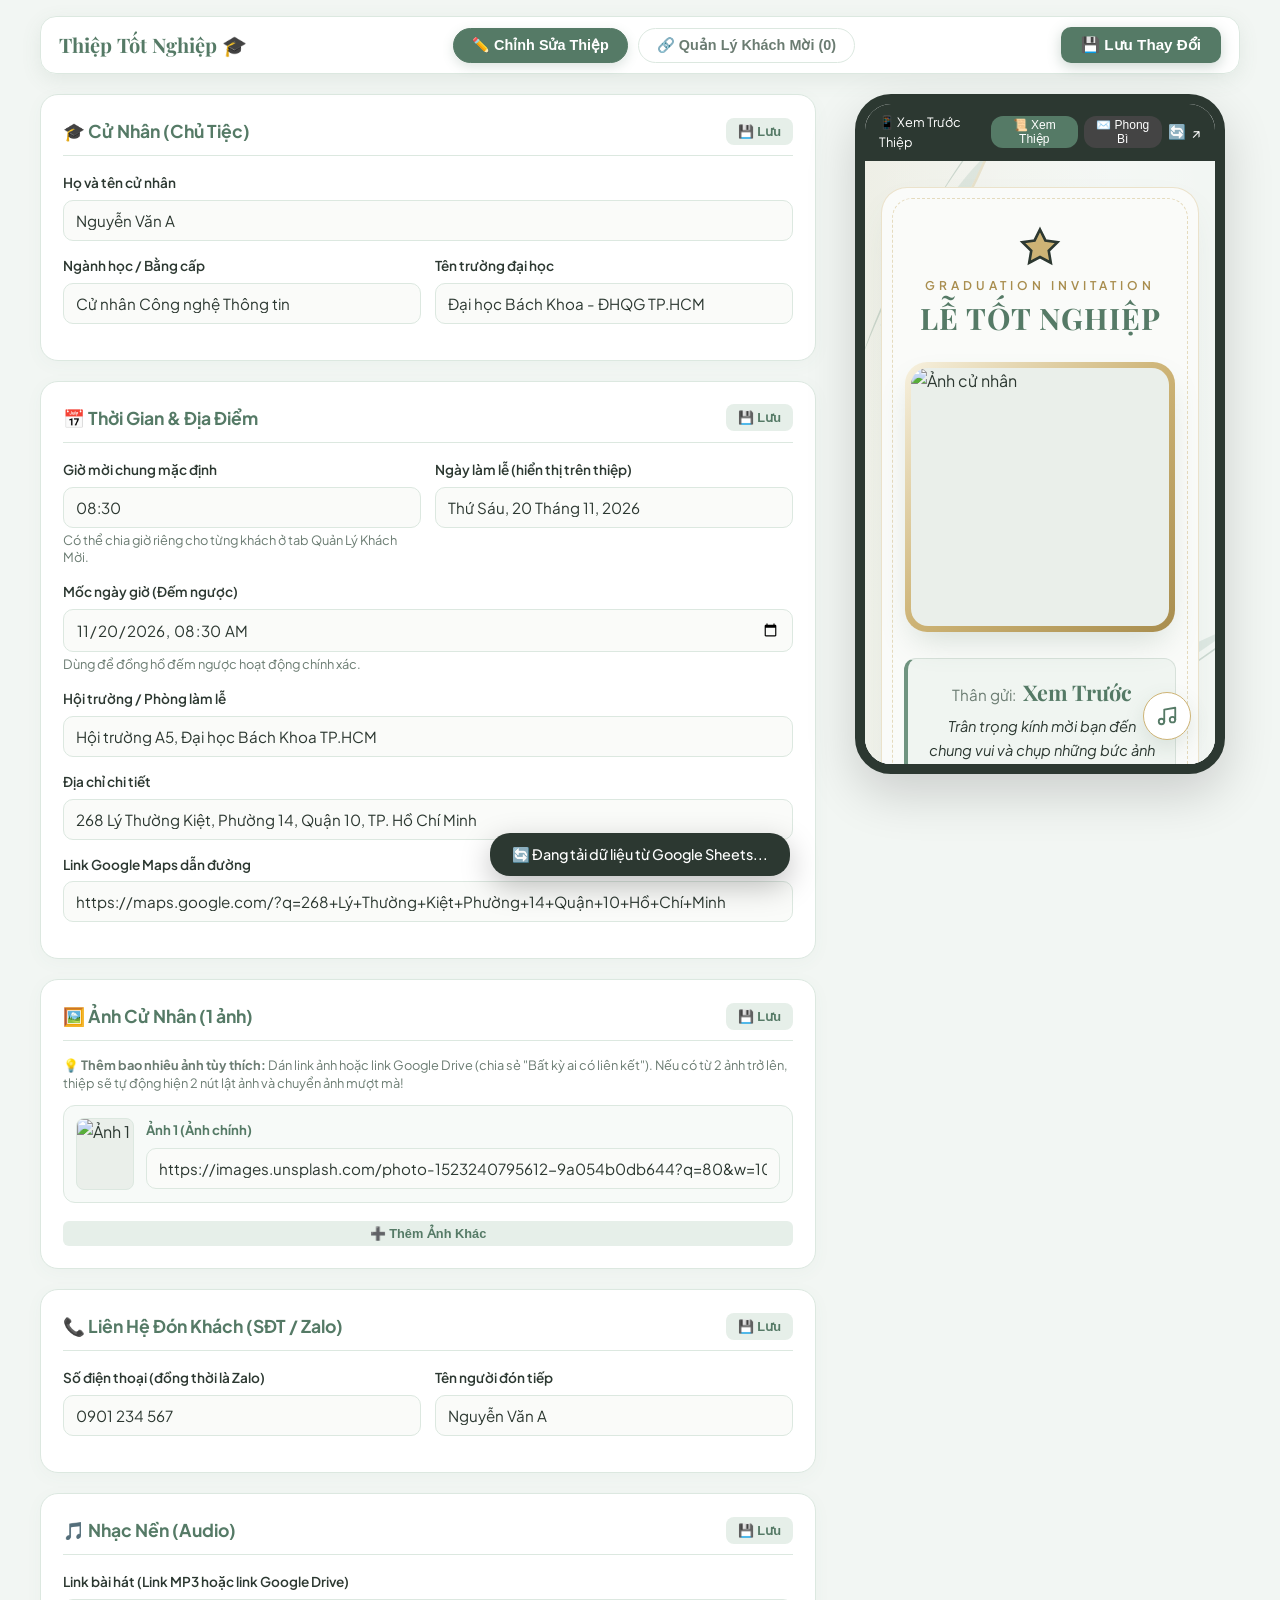
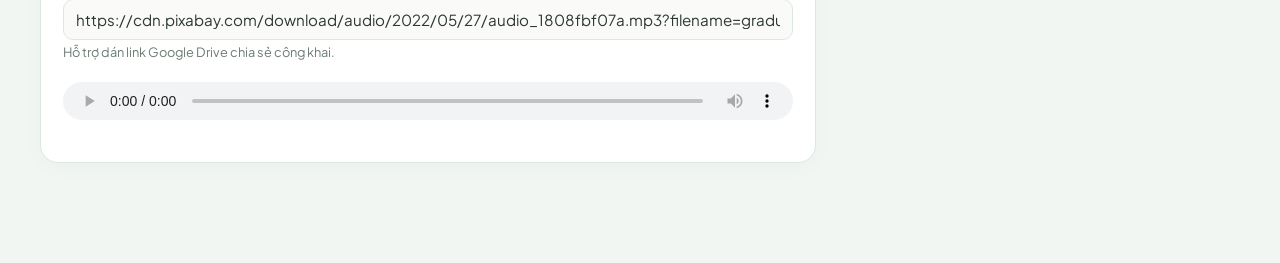
==== admin.html @ c5342c3e "Tự động đồng bộ cấu hình và danh sách khách mời từ Google Sheets vào Admin" ====
<!DOCTYPE html>
<html lang="vi">
<head>
  <meta charset="UTF-8">
  <meta name="viewport" content="width=device-width, initial-scale=1.0">
  <title>Admin Studio - Chỉnh Sửa Thiệp & Quản Lý Khách Mời 🎓</title>
  
  <link rel="preconnect" href="https://fonts.googleapis.com">
  <link rel="preconnect" href="https://fonts.gstatic.com" crossorigin>
  <link href="https://fonts.googleapis.com/css2?family=Playfair+Display:wght@600;700&family=Plus+Jakarta+Sans:wght@400;500;600;700&display=swap" rel="stylesheet">

  <style>
    :root {
      --bg-sage: #F2F6F3;
      --bg-card: #FFFFFF;
      --primary: #557A66;
      --primary-hover: #466755;
      --primary-subtle: #E6EFE9;
      --accent-gold: #CDB375;
      --accent-gold-dark: #A88D4E;
      --text: #2C3831;
      --text-muted: #6B7C72;
      --border: #DCE8E0;
    }

    * { box-sizing: border-box; margin: 0; padding: 0; }
    body {
      font-family: 'Plus Jakarta Sans', sans-serif;
      background: var(--bg-sage);
      color: var(--text);
      line-height: 1.6;
      padding: 16px 16px 80px 16px;
    }

    .container {
      max-width: 1200px;
      margin: 0 auto;
    }

    /* Top Sticky Action Bar */
    .top-action-bar {
      position: sticky;
      top: 10px;
      z-index: 100;
      background: rgba(255, 255, 255, 0.95);
      backdrop-filter: blur(8px);
      border: 1px solid var(--border);
      border-radius: 16px;
      padding: 10px 18px;
      display: flex;
      align-items: center;
      justify-content: space-between;
      box-shadow: 0 6px 20px rgba(85, 122, 102, 0.1);
      margin-bottom: 20px;
      flex-wrap: wrap;
      gap: 12px;
    }

    .top-bar-title {
      font-family: 'Playfair Display', serif;
      font-size: 1.25rem;
      font-weight: 700;
      color: var(--primary);
    }

    /* Navigation Tabs */
    .nav-tabs {
      display: flex;
      gap: 10px;
    }

    .nav-tab-btn {
      padding: 8px 18px;
      border-radius: 20px;
      border: 1.5px solid var(--border);
      background: #FFFFFF;
      color: var(--text-muted);
      font-weight: 600;
      font-size: 0.9rem;
      cursor: pointer;
      display: inline-flex;
      align-items: center;
      gap: 6px;
      transition: all 0.2s ease;
    }

    .nav-tab-btn:hover {
      border-color: var(--primary);
      color: var(--primary);
    }

    .nav-tab-btn.active {
      background: var(--primary);
      color: #FFFFFF;
      border-color: var(--primary);
      box-shadow: 0 4px 12px rgba(85, 122, 102, 0.2);
    }

    /* Tab Panes */
    .tab-pane {
      display: none;
      animation: fadeIn 0.3s ease;
    }

    .tab-pane.active {
      display: block;
    }

    @keyframes fadeIn {
      from { opacity: 0; transform: translateY(6px); }
      to { opacity: 1; transform: translateY(0); }
    }

    /* Studio Grid */
    .studio-grid {
      display: grid;
      grid-template-columns: 1fr;
      gap: 24px;
    }

    @media (min-width: 960px) {
      .studio-grid {
        grid-template-columns: 1fr 400px;
        align-items: start;
      }
    }

    /* Card */
    .card {
      background: var(--bg-card);
      border-radius: 18px;
      border: 1px solid var(--border);
      padding: 22px;
      box-shadow: 0 4px 18px rgba(85, 122, 102, 0.04);
      margin-bottom: 20px;
    }

    .card-header-flex {
      display: flex;
      align-items: center;
      justify-content: space-between;
      border-bottom: 1px solid var(--border);
      padding-bottom: 10px;
      margin-bottom: 16px;
    }

    .card-title {
      font-size: 1.1rem;
      font-weight: 700;
      color: var(--primary);
      display: flex;
      align-items: center;
      gap: 8px;
    }

    .form-group {
      margin-bottom: 14px;
    }

    .grid-2 {
      display: grid;
      grid-template-columns: 1fr 1fr;
      gap: 14px;
    }

    @media (max-width: 600px) {
      .grid-2 { grid-template-columns: 1fr; }
    }

    label {
      display: block;
      font-size: 0.85rem;
      font-weight: 600;
      margin-bottom: 6px;
      color: var(--text);
    }

    input, textarea, select {
      width: 100%;
      padding: 10px 12px;
      border: 1.5px solid var(--border);
      border-radius: 10px;
      font-size: 0.95rem;
      font-family: inherit;
      color: var(--text);
      background: #FAFBF9;
      transition: all 0.2s ease;
    }

    input:focus, textarea:focus {
      outline: none;
      border-color: var(--primary);
      box-shadow: 0 0 0 3px rgba(85, 122, 102, 0.15);
      background: #FFFFFF;
    }

    .hint-text {
      font-size: 0.8rem;
      color: var(--text-muted);
      margin-top: 4px;
      line-height: 1.4;
    }

    /* Buttons */
    .btn {
      display: inline-flex;
      align-items: center;
      justify-content: center;
      gap: 6px;
      padding: 10px 18px;
      border-radius: 10px;
      font-size: 0.92rem;
      font-weight: 600;
      border: none;
      cursor: pointer;
      transition: all 0.2s ease;
    }

    .btn-save-master {
      background: var(--primary);
      color: #FFFFFF;
      box-shadow: 0 4px 14px rgba(85, 122, 102, 0.3);
      padding: 9px 20px;
      font-size: 0.95rem;
    }

    .btn-save-master:hover {
      background: var(--primary-hover);
      transform: translateY(-1px);
    }

    .btn-save-mini {
      background: var(--primary-subtle);
      color: var(--primary);
      padding: 6px 12px;
      font-size: 0.8rem;
      border-radius: 8px;
    }

    .btn-save-mini:hover {
      background: var(--primary);
      color: #FFF;
    }

    .btn-primary {
      background: var(--primary);
      color: #FFFFFF;
    }

    .btn-primary:hover {
      background: var(--primary-hover);
    }

    .btn-secondary {
      background: var(--primary-subtle);
      color: var(--primary);
    }

    .btn-secondary:hover {
      background: #DAE7DE;
    }

    .btn-danger {
      background: #FDF2F2;
      color: #C0392B;
      border: 1px solid #F5C6CB;
    }

    .btn-danger:hover {
      background: #C0392B;
      color: #FFF;
    }

    .btn-sm {
      padding: 5px 10px;
      font-size: 0.8rem;
      border-radius: 6px;
    }

    /* Photo Slots */
    .photo-slot-card {
      background: #F7FAF8;
      border: 1px solid var(--border);
      border-radius: 12px;
      padding: 12px;
      margin-bottom: 12px;
      display: flex;
      gap: 12px;
      align-items: center;
    }

    .photo-thumb-preview {
      width: 58px;
      height: 72px;
      border-radius: 8px;
      object-fit: cover;
      background: #EAEFEA;
      border: 1px solid var(--border);
      flex-shrink: 0;
    }

    .photo-slot-content {
      flex: 1;
    }

    .photo-slot-label {
      font-size: 0.82rem;
      font-weight: 700;
      color: var(--primary);
      margin-bottom: 4px;
    }

    /* Live Phone Preview Sticky */
    .preview-sticky {
      position: sticky;
      top: 80px;
    }

    .phone-mockup {
      width: 100%;
      max-width: 370px;
      margin: 0 auto;
      height: 680px;
      background: #FFFFFF;
      border: 10px solid #2C3831;
      border-radius: 36px;
      box-shadow: 0 20px 50px rgba(0,0,0,0.16);
      overflow: hidden;
      display: flex;
      flex-direction: column;
    }

    .phone-mockup-header {
      background: #2C3831;
      color: #FFF;
      padding: 8px 14px;
      display: flex;
      align-items: center;
      justify-content: space-between;
      font-size: 0.8rem;
    }

    .phone-mockup-iframe {
      width: 100%;
      flex: 1;
      border: none;
      background: #FAFBF9;
    }

    /* Table Styles */
    .table-wrap {
      overflow-x: auto;
      margin-top: 14px;
    }

    table {
      width: 100%;
      border-collapse: collapse;
      text-align: left;
      font-size: 0.9rem;
    }

    th, td {
      padding: 10px 12px;
      border-bottom: 1px solid var(--border);
    }

    th {
      background: #F7FAF8;
      color: var(--primary);
      font-weight: 700;
      text-transform: uppercase;
      font-size: 0.75rem;
      letter-spacing: 1px;
    }

    .link-cell {
      max-width: 220px;
      overflow: hidden;
      text-overflow: ellipsis;
      white-space: nowrap;
      font-family: monospace;
      font-size: 0.82rem;
      color: var(--primary);
    }

    /* Toast */
    .toast {
      position: fixed;
      bottom: 24px;
      left: 50%;
      transform: translateX(-50%) translateY(100px);
      background: #2C3831;
      color: #FFF;
      padding: 10px 22px;
      border-radius: 20px;
      font-size: 0.9rem;
      font-weight: 500;
      box-shadow: 0 10px 30px rgba(0,0,0,0.25);
      transition: all 0.3s ease;
      opacity: 0;
      z-index: 9999;
    }

    .toast.show {
      transform: translateX(-50%) translateY(0);
      opacity: 1;
    }
  </style>
</head>
<body>

  <div class="container">
    
    <!-- Top Action Bar -->
    <header class="top-action-bar">
      <div class="top-bar-title">Thiệp Tốt Nghiệp 🎓</div>
      
      <!-- 2 Tabs điều hướng -->
      <nav class="nav-tabs">
        <button id="btnTabEditor" class="nav-tab-btn active" data-tab="tab-editor">
          <span>✏️ Chỉnh Sửa Thiệp</span>
        </button>
        <button id="btnTabGenerator" class="nav-tab-btn" data-tab="tab-generator">
          <span>🔗 Quản Lý Khách Mời (<span id="tabGuestCount">0</span>)</span>
        </button>
      </nav>

      <!-- Duy nhất 1 nút Lưu chính -->
      <button class="btn btn-save-master btn-save-trigger" title="Lưu thay đổi">
        💾 Lưu Thay Đổi
      </button>
    </header>

    <!-- ==========================================================================
         TAB 1: CHỈNH SỬA THIỆP & XEM TRƯỚC
         ========================================================================== -->
    <section id="tab-editor" class="tab-pane active">
      <div class="studio-grid">
        
        <!-- Cột Form Chỉnh Sửa -->
        <div class="editor-col">

          <!-- 1. Thông Tin Cử Nhân -->
          <div class="card">
            <div class="card-header-flex">
              <div class="card-title">
                <span>🎓 Cử Nhân (Chủ Tiệc)</span>
              </div>
              <button class="btn btn-save-mini btn-save-trigger">💾 Lưu</button>
            </div>

            <div class="form-group">
              <label for="editFullName">Họ và tên cử nhân</label>
              <input type="text" id="editFullName" placeholder="Nguyễn Văn A">
            </div>

            <div class="grid-2">
              <div class="form-group">
                <label for="editDegree">Ngành học / Bằng cấp</label>
                <input type="text" id="editDegree" placeholder="Cử nhân Công nghệ Thông tin">
              </div>
              <div class="form-group">
                <label for="editUniversity">Tên trường đại học</label>
                <input type="text" id="editUniversity" placeholder="Đại học Bách Khoa TP.HCM">
              </div>
            </div>
          </div>

          <!-- 2. Thời Gian & Địa Điểm -->
          <div class="card">
            <div class="card-header-flex">
              <div class="card-title">
                <span>📅 Thời Gian & Địa Điểm</span>
              </div>
              <button class="btn btn-save-mini btn-save-trigger">💾 Lưu</button>
            </div>

            <div class="grid-2">
              <div class="form-group">
                <label for="editCeremonyTime">Giờ mời chung mặc định</label>
                <input type="text" id="editCeremonyTime" placeholder="08:30">
                <div class="hint-text">Có thể chia giờ riêng cho từng khách ở tab Quản Lý Khách Mời.</div>
              </div>

              <div class="form-group">
                <label for="editDateFormatted">Ngày làm lễ (hiển thị trên thiệp)</label>
                <input type="text" id="editDateFormatted" placeholder="Thứ Sáu, 20 Tháng 11, 2026">
              </div>
            </div>

            <div class="form-group">
              <label for="editCeremonyDate">Mốc ngày giờ (Đếm ngược)</label>
              <input type="datetime-local" id="editCeremonyDate">
              <div class="hint-text">Dùng để đồng hồ đếm ngược hoạt động chính xác.</div>
            </div>

            <div class="form-group">
              <label for="editVenueName">Hội trường / Phòng làm lễ</label>
              <input type="text" id="editVenueName" placeholder="Hội trường A5, Đại học Bách Khoa TP.HCM">
            </div>

            <div class="form-group">
              <label for="editAddress">Địa chỉ chi tiết</label>
              <input type="text" id="editAddress" placeholder="268 Lý Thường Kiệt, Phường 14, Quận 10, TP.HCM">
            </div>

            <div class="form-group">
              <label for="editMapsUrl">Link Google Maps dẫn đường</label>
              <input type="url" id="editMapsUrl" placeholder="https://maps.google.com/?q=...">
            </div>
          </div>

          <!-- 3. Quản Lý Ảnh Cử Nhân (Thêm Bao Nhiêu Ảnh Tùy Thích) -->
          <div class="card">
            <div class="card-header-flex">
              <div class="card-title">
                <span>🖼️ Ảnh Cử Nhân (<span id="photoCountBadge">1</span> ảnh)</span>
              </div>
              <button class="btn btn-save-mini btn-save-trigger">💾 Lưu</button>
            </div>
            
            <p class="hint-text" style="margin-bottom: 12px;">
              💡 <strong>Thêm bao nhiêu ảnh tùy thích:</strong> Dán link ảnh hoặc link Google Drive (chia sẻ "Bất kỳ ai có liên kết"). Nếu có từ 2 ảnh trở lên, thiệp sẽ tự động hiện 2 nút lật ảnh và chuyển ảnh mượt mà!
            </p>

            <!-- Danh sách các ô ảnh động -->
            <div id="photoSlotsContainer"></div>

            <button type="button" id="btnAddPhotoSlot" class="btn btn-secondary btn-sm" style="margin-top: 6px; width: 100%;">
              ➕ Thêm Ảnh Khác
            </button>
          </div>

          <!-- 4. Thông Tin Liên Hệ Đón Khách -->
          <div class="card">
            <div class="card-header-flex">
              <div class="card-title">
                <span>📞 Liên Hệ Đón Khách (SĐT / Zalo)</span>
              </div>
              <button class="btn btn-save-mini btn-save-trigger">💾 Lưu</button>
            </div>

            <div class="grid-2">
              <div class="form-group">
                <label for="editContactPhone">Số điện thoại (đồng thời là Zalo)</label>
                <input type="tel" id="editContactPhone" placeholder="0901 234 567">
              </div>

              <div class="form-group">
                <label for="editContactPerson">Tên người đón tiếp</label>
                <input type="text" id="editContactPerson" placeholder="Nguyễn Văn A">
              </div>
            </div>
          </div>

          <!-- 5. Nhạc Nền -->
          <div class="card">
            <div class="card-header-flex">
              <div class="card-title">
                <span>🎵 Nhạc Nền (Audio)</span>
              </div>
              <button class="btn btn-save-mini btn-save-trigger">💾 Lưu</button>
            </div>

            <div class="form-group">
              <label for="editAudioUrl">Link bài hát (Link MP3 hoặc link Google Drive)</label>
              <input type="text" id="editAudioUrl" placeholder="assets/audio/nhac.mp3 hoặc link Google Drive...">
              <div class="hint-text">Hỗ trợ dán link Google Drive chia sẻ công khai.</div>
            </div>

            <div class="form-group">
              <audio id="adminAudioPreview" controls style="width: 100%; height: 38px; margin-top: 6px;"></audio>
            </div>
          </div>

        </div>

        <!-- Cột Phải: Xem Trước Thiệp (Live Mobile Preview) -->
        <div class="preview-col">
          <div class="preview-sticky">
            <div class="phone-mockup">
              <div class="phone-mockup-header">
                <span>📱 Xem Trước Thiệp</span>
                <div style="display: flex; gap: 6px; align-items: center;">
                  <button id="btnViewCard" title="Xem nội dung thiệp" style="background:#557A66; border:none; color:#FFF; padding:2px 8px; border-radius:12px; font-size:0.75rem; cursor:pointer;">📜 Xem Thiệp</button>
                  <button id="btnViewEnvelope" title="Xem phong bì" style="background:#444; border:none; color:#FFF; padding:2px 8px; border-radius:12px; font-size:0.75rem; cursor:pointer;">✉️ Phong Bì</button>
                  <button id="btnRefreshPreview" title="Tải lại preview" style="background:none; border:none; color:#FFF; cursor:pointer; font-size:0.9rem;">🔄</button>
                  <a href="index.html?to=Xem+Trước&id=demo&preview=true" target="_blank" title="Mở tab mới đầy đủ" style="color:#FFF; text-decoration:none; font-size:0.9rem;">↗️</a>
                </div>
              </div>
              <iframe id="previewIframe" class="phone-mockup-iframe" src="index.html?to=Xem+Trước&id=demo&preview=true"></iframe>
            </div>
          </div>
        </div>

      </div>
    </section>

    <!-- ==========================================================================
         TAB 2: QUẢN LÝ DANH SÁCH KHÁCH MỜI (BẢO MẬT & THÊM/XÓA TỪNG NGƯỜI)
         ========================================================================== -->
    <section id="tab-generator" class="tab-pane">
      <div class="card">
        <div class="card-title">
          <span>➕ Thêm Bạn Bè Vào Danh Sách Khách Mời</span>
        </div>

        <p class="hint-text" style="margin-bottom: 12px;">
          Gõ tên bạn bè (mỗi người 1 dòng).<br>
          💡 <strong>Mẹo chia giờ riêng:</strong> Gõ thêm dấu gạch đứng <code>|</code> kèm giờ, ví dụ: <code>Anh Tuấn | 09:00</code>.<br>
          🔒 <strong>Bảo mật:</strong> Chỉ những người <strong>thật sự có trong danh sách bên dưới</strong> mới mở được thiệp! Bất kỳ ai tự gõ tên lạ vào đường dẫn đều sẽ bị chặn thông báo link không hợp lệ.
        </p>

        <div class="form-group">
          <textarea id="namesTextarea" rows="4" placeholder="Lan
Anh Tuấn | 09:00
Bảo Châu & Người thương | 09:30
Hoàng Long"></textarea>
        </div>

        <div style="display: flex; gap: 10px; flex-wrap: wrap;">
          <button id="btnAddGuests" class="btn btn-primary" style="padding: 10px 22px;">
            ➕ Thêm Vào Danh Sách Khách
          </button>
          <button id="btnCopyAll" class="btn btn-secondary" style="display: none;">
            📋 Sao chép tất cả link
          </button>
          <button id="btnExportCsv" class="btn btn-secondary" style="display: none;">
            📥 Tải File Excel / CSV
          </button>
          <button id="btnClearAllGuests" class="btn btn-danger" style="display: none; margin-left: auto;">
            🗑️ Xóa toàn bộ danh sách
          </button>
        </div>
      </div>

      <!-- Bảng Danh Sách Khách Mời Đã Lưu -->
      <div id="resultCard" class="card" style="display: none;">
        <div class="card-header-flex">
          <div class="card-title">
            <span>📋 Danh Sách Khách Mời Hợp Lệ (<span id="totalCount">0</span> người)</span>
          </div>
          <span id="copiedCountBadge" style="font-size:0.82rem; color:var(--primary); font-weight:600; background:var(--primary-subtle); padding:4px 10px; border-radius:12px;">Đã copy: 0/0</span>
        </div>

        <div class="table-wrap">
          <table id="linksTable">
            <thead>
              <tr>
                <th style="width: 50px;">STT</th>
                <th>Tên Khách Mời</th>
                <th style="width: 90px;">Mã ID</th>
                <th style="width: 100px;">Giờ Mời</th>
                <th>Đường Dẫn Link Mời</th>
                <th style="width: 160px;">Thao Tác</th>
              </tr>
            </thead>
            <tbody id="linksTableBody"></tbody>
          </table>
        </div>
      </div>
    </section>

  </div>

  <!-- Toast Thông Báo -->
  <div id="toast" class="toast">Đã lưu thay đổi thành công!</div>

  <!-- Scripts -->
  <script src="env.js"></script>
  <script src="assets/js/config.js"></script>
  <script>
    let currentGuestList = [];
    let renderGuestsTableGlobal = null;

    document.addEventListener("DOMContentLoaded", () => {
      // 1. Chuyển Tab Navigation
      const tabBtns = document.querySelectorAll(".nav-tab-btn");
      const tabPanes = document.querySelectorAll(".tab-pane");

      tabBtns.forEach(btn => {
        btn.addEventListener("click", () => {
          tabBtns.forEach(b => b.classList.remove("active"));
          tabPanes.forEach(p => p.classList.remove("active"));

          btn.classList.add("active");
          const targetTab = document.getElementById(btn.getAttribute("data-tab"));
          if (targetTab) targetTab.classList.add("active");
        });
      });

      // 2. Tải Cấu Hình Hiện Tại Lên Form
      loadConfigToForm();

      // 3. Quản Lý Khách Mời (Thêm dồn, xóa từng người, tự lưu vĩnh viễn)
      initGuestManagerTab();

      // 4. Đồng bộ dữ liệu mới nhất từ Google Sheets (nếu có kết nối)
      syncFromGoogleSheets();

      // 5. Gom tất cả nút Lưu (Duy nhất 1 hành động lưu thông minh)
      document.querySelectorAll(".btn-save-trigger").forEach(btn => {
        btn.addEventListener("click", handleMasterSave);
      });

      // 6. Lắng nghe mọi thay đổi trên Form để cập nhật Live Preview tức thì
      document.querySelectorAll(".editor-col input, .editor-col textarea").forEach(el => {
        el.addEventListener("input", broadcastConfigToPreview);
      });

      // 7. Nút thêm slot ảnh mới (thêm bao nhiêu ảnh tùy thích)
      const btnAddPhotoSlot = document.getElementById("btnAddPhotoSlot");
      if (btnAddPhotoSlot) {
        btnAddPhotoSlot.addEventListener("click", () => {
          addSinglePhotoSlot("");
        });
      }

      // 8. Điều khiển chế độ xem trước (Xem ruột thiệp hoặc xem phong bì)
      let currentPreviewMode = "card";
      const btnViewCard = document.getElementById("btnViewCard");
      const btnViewEnvelope = document.getElementById("btnViewEnvelope");
      const previewIframe = document.getElementById("previewIframe");

      if (btnViewCard) {
        btnViewCard.addEventListener("click", () => {
          currentPreviewMode = "card";
          btnViewCard.style.background = "#557A66";
          btnViewEnvelope.style.background = "#444";
          refreshPreview();
        });
      }

      if (btnViewEnvelope) {
        btnViewEnvelope.addEventListener("click", () => {
          currentPreviewMode = "envelope";
          btnViewEnvelope.style.background = "#557A66";
          btnViewCard.style.background = "#444";
          refreshPreview();
        });
      }

      if (previewIframe) {
        previewIframe.addEventListener("load", () => {
          broadcastConfigToPreview();
        });
      }

      // 9. Nút tải lại Preview
      document.getElementById("btnRefreshPreview").addEventListener("click", refreshPreview);
    });

    /**
     * Tự động chuẩn hóa link Google Drive và Dropbox sang link phát trực tiếp
     */
    function normalizeDriveUrl(url) {
      if (!url || typeof url !== "string") return url;
      let trimmed = url.trim();

      // Xử lý link Dropbox (chuyển dl=0 thành raw=1 để phát được trực tiếp)
      if (trimmed.includes("dropbox.com")) {
        return trimmed.replace("dl=0", "raw=1").replace("?dl=1", "?raw=1");
      }

      // Xử lý link Google Drive
      if (trimmed.includes("drive.google.com")) {
        const match = trimmed.match(/\/d\/([a-zA-Z0-9_-]+)/) || trimmed.match(/id=([a-zA-Z0-9_-]+)/);
        if (match && match[1]) {
          return `https://drive.google.com/uc?export=download&id=${match[1]}`;
        }
      }
      return trimmed;
    }

    /**
     * Định dạng ngày tiếng Việt đẹp mắt, tránh chuỗi thô ISO (2026-11-19T...)
     */
    function formatDisplayDate(rawDate) {
      if (!rawDate) return "Thứ Sáu, ngày 20/11/2026";
      const str = String(rawDate).trim();
      if (!str.includes("T") && !str.includes("Z") && !/^\d{4}-\d{2}-\d{2}/.test(str)) {
        return str;
      }
      try {
        const d = new Date(str);
        if (isNaN(d.getTime())) return str;
        const days = ["Chủ Nhật", "Thứ Hai", "Thứ Ba", "Thứ Tư", "Thứ Năm", "Thứ Sáu", "Thứ Bảy"];
        const dayOfWeek = days[d.getDay()];
        const dateNum = String(d.getDate()).padStart(2, "0");
        const monthNum = String(d.getMonth() + 1).padStart(2, "0");
        const yearNum = d.getFullYear();
        return `${dayOfWeek}, ngày ${dateNum}/${monthNum}/${yearNum}`;
      } catch (e) {
        return str;
      }
    }

    /**
     * Tải dữ liệu vào Form
     */
    function loadConfigToForm() {
      let cfg = CONFIG;
      try {
        const saved = localStorage.getItem("invitation_admin_config");
        if (saved) cfg = Object.assign({}, CONFIG, JSON.parse(saved));
      } catch (e) {}

      document.getElementById("editFullName").value = cfg.graduate.fullName || "";
      document.getElementById("editDegree").value = cfg.graduate.degreeTitle || "";
      document.getElementById("editUniversity").value = cfg.graduate.university || "";

      document.getElementById("editCeremonyTime").value = cfg.ceremony.time || "08:30";
      document.getElementById("editDateFormatted").value = formatDisplayDate(cfg.ceremony.dateFormatted || cfg.ceremony.dateTime || "Thứ Sáu, 20 Tháng 11, 2026");
      document.getElementById("editCeremonyDate").value = cfg.ceremony.dateTime ? cfg.ceremony.dateTime.slice(0, 16) : "";
      document.getElementById("editVenueName").value = cfg.ceremony.venueName || "";
      document.getElementById("editAddress").value = cfg.ceremony.address || "";
      document.getElementById("editMapsUrl").value = cfg.ceremony.googleMapsUrl || "";

      const ceremonyDateInput = document.getElementById("editCeremonyDate");
      ceremonyDateInput.addEventListener("change", function() {
        if (this.value) {
          document.getElementById("editDateFormatted").value = formatDisplayDate(this.value);
          broadcastConfigToPreview();
        }
      });

      document.getElementById("editContactPhone").value = cfg.contact.phone || "";
      document.getElementById("editContactPerson").value = cfg.contact.personName || "";

      // Load danh sách ảnh động (bao nhiêu ảnh cũng được)
      const photos = (cfg.photos && cfg.photos.length) ? cfg.photos : [
        "https://images.unsplash.com/photo-1523240795612-9a054b0db644?q=80&w=1000"
      ];
      renderDynamicPhotoSlots(photos);

      const audioUrlInput = document.getElementById("editAudioUrl");
      const audioPreview = document.getElementById("adminAudioPreview");
      if (cfg.audio && cfg.audio.url) {
        audioUrlInput.value = cfg.audio.url;
        audioPreview.src = normalizeDriveUrl(cfg.audio.url);
      }

      audioUrlInput.addEventListener("input", () => {
        if (audioUrlInput.value.trim()) {
          audioPreview.src = normalizeDriveUrl(audioUrlInput.value.trim());
        }
      });
    }

    function renderDynamicPhotoSlots(photosList) {
      const container = document.getElementById("photoSlotsContainer");
      if (!container) return;
      container.innerHTML = "";

      photosList.forEach((url, idx) => {
        addSinglePhotoSlot(url, idx + 1);
      });
      updatePhotoCountBadge();
    }

    function addSinglePhotoSlot(url = "", slotNumber) {
      const container = document.getElementById("photoSlotsContainer");
      if (!container) return;

      const num = slotNumber || (container.children.length + 1);
      const slotCard = document.createElement("div");
      slotCard.className = "photo-slot-card";

      const thumbUrl = url ? normalizeDriveUrl(url) : "";

      slotCard.innerHTML = `
        <img class="photo-thumb-preview" src="${thumbUrl}" alt="Ảnh ${num}" style="${thumbUrl ? '' : 'display:none;'}">
        <div class="photo-slot-content">
          <div style="display:flex; justify-content:space-between; align-items:center; margin-bottom:4px;">
            <span class="photo-slot-label">Ảnh ${num} ${num === 1 ? '(Ảnh chính)' : ''}</span>
            ${num > 1 ? '<button type="button" class="btn btn-danger btn-sm btn-delete-photo" title="Xóa ảnh này" style="padding:2px 8px; font-size:0.75rem;">🗑️ Xóa</button>' : ''}
          </div>
          <input type="text" class="photo-url-input" placeholder="Dán link ảnh hoặc link Google Drive..." value="${url}">
        </div>
      `;

      const input = slotCard.querySelector(".photo-url-input");
      const thumb = slotCard.querySelector(".photo-thumb-preview");
      const deleteBtn = slotCard.querySelector(".btn-delete-photo");

      input.addEventListener("input", () => {
        const val = input.value.trim();
        if (val) {
          thumb.src = normalizeDriveUrl(val);
          thumb.style.display = "block";
        } else {
          thumb.style.display = "none";
        }
        broadcastConfigToPreview();
      });

      if (deleteBtn) {
        deleteBtn.addEventListener("click", () => {
          slotCard.remove();
          reindexPhotoSlots();
          broadcastConfigToPreview();
        });
      }

      container.appendChild(slotCard);
      updatePhotoCountBadge();
    }

    function reindexPhotoSlots() {
      const container = document.getElementById("photoSlotsContainer");
      if (!container) return;
      const cards = container.querySelectorAll(".photo-slot-card");
      cards.forEach((card, idx) => {
        const num = idx + 1;
        const label = card.querySelector(".photo-slot-label");
        if (label) label.textContent = `Ảnh ${num} ${num === 1 ? '(Ảnh chính)' : ''}`;
      });
      updatePhotoCountBadge();
    }

    function updatePhotoCountBadge() {
      const container = document.getElementById("photoSlotsContainer");
      const badge = document.getElementById("photoCountBadge");
      if (container && badge) {
        badge.textContent = container.children.length;
      }
    }

    /**
     * Thu thập dữ liệu từ Form
     */
    function collectFormConfig() {
      const photoInputs = document.querySelectorAll(".photo-url-input");
      const photos = Array.from(photoInputs).map(inp => inp.value.trim()).filter(Boolean);

      return {
        googleSheetScriptUrl: CONFIG.googleSheetScriptUrl || "",
        graduate: {
          fullName: document.getElementById("editFullName").value.trim(),
          degreeTitle: document.getElementById("editDegree").value.trim(),
          university: document.getElementById("editUniversity").value.trim()
        },
        ceremony: {
          dateTime: document.getElementById("editCeremonyDate").value,
          time: document.getElementById("editCeremonyTime").value.trim() || "08:30",
          dateFormatted: formatDisplayDate(document.getElementById("editDateFormatted").value.trim() || document.getElementById("editCeremonyDate").value),
          venueName: document.getElementById("editVenueName").value.trim(),
          address: document.getElementById("editAddress").value.trim(),
          googleMapsUrl: document.getElementById("editMapsUrl").value.trim()
        },
        photos: photos.length ? photos : [
          "https://images.unsplash.com/photo-1523240795612-9a054b0db644?q=80&w=1000"
        ],
        contact: {
          phone: document.getElementById("editContactPhone").value.trim(),
          personName: document.getElementById("editContactPerson").value.trim()
        },
        audio: {
          enabled: true,
          url: document.getElementById("editAudioUrl").value.trim() || CONFIG.audio.url,
          autoPlayOnOpen: true
        }
      };
    }

    /**
     * Tự động đồng bộ cấu hình và danh sách khách từ Google Sheets về Form
     */
    async function syncFromGoogleSheets() {
      if (!CONFIG.googleSheetScriptUrl) return;
      try {
        showToast("🔄 Đang tải dữ liệu từ Google Sheets...");
        const res = await fetch(`${CONFIG.googleSheetScriptUrl}?action=getConfig&t=${Date.now()}`);
        const json = await res.json();
        if (json.status === "success" && json.data) {
          const remote = json.data;
          
          if (remote.graduate_name) document.getElementById("editFullName").value = remote.graduate_name;
          if (remote.degree_title) document.getElementById("editDegree").value = remote.degree_title;
          if (remote.university) document.getElementById("editUniversity").value = remote.university;
          if (remote.time) document.getElementById("editCeremonyTime").value = remote.time;
          if (remote.ceremony_date) document.getElementById("editCeremonyDate").value = remote.ceremony_date.slice(0, 16);
          if (remote.date_formatted) document.getElementById("editDateFormatted").value = formatDisplayDate(remote.date_formatted);
          if (remote.venue_name) document.getElementById("editVenueName").value = remote.venue_name;
          if (remote.address) document.getElementById("editAddress").value = remote.address;
          if (remote.maps_url) document.getElementById("editMapsUrl").value = remote.maps_url;
          if (remote.contact_phone) document.getElementById("editContactPhone").value = remote.contact_phone;
          if (remote.contact_person) document.getElementById("editContactPerson").value = remote.contact_person;
          if (remote.music_url) {
            document.getElementById("editAudioUrl").value = remote.music_url;
            const audioPreview = document.getElementById("adminAudioPreview");
            if (audioPreview) audioPreview.src = normalizeDriveUrl(remote.music_url);
          }
          if (remote.photo_urls) {
            const photos = remote.photo_urls.split(",").map(u => u.trim()).filter(Boolean);
            if (photos.length) renderDynamicPhotoSlots(photos);
          }

          // Lưu đệm vào localStorage hiện tại
          localStorage.setItem("invitation_admin_config", JSON.stringify(collectFormConfig()));

          // Đồng bộ danh sách khách mời từ Google Sheets nếu có
          if (remote.guests_json) {
            try {
              const parsedGuests = JSON.parse(remote.guests_json);
              if (Array.isArray(parsedGuests) && parsedGuests.length > 0) {
                let baseUrl = window.location.href.split("?")[0].replace("admin.html", "index.html");
                if (!baseUrl.endsWith("index.html")) baseUrl = baseUrl.replace(/\/$/, "") + "/index.html";

                currentGuestList = parsedGuests.map(g => ({
                  ...g,
                  url: `${baseUrl}?to=${encodeURIComponent(g.name)}&id=${g.id}&time=${encodeURIComponent(g.time || '08:30')}`
                }));

                localStorage.setItem("invitation_authorized_guests", JSON.stringify(currentGuestList));
                if (typeof renderGuestsTableGlobal === "function") {
                  renderGuestsTableGlobal();
                }
              }
            } catch(e) {
              console.warn("Lỗi đọc danh sách khách từ Sheets:", e);
            }
          }

          broadcastConfigToPreview();
          showToast("✅ Đã đồng bộ dữ liệu mới nhất từ Google Sheets!");
        }
      } catch (err) {
        console.warn("Không thể tải cấu hình từ Google Sheets:", err);
      }
    }

    /**
     * Tự động đồng bộ riêng danh sách khách lên Google Sheets
     */
    async function syncGuestsToSheet() {
      if (!CONFIG.googleSheetScriptUrl) return;
      try {
        const payload = {
          action: "saveConfig",
          config: {
            guests_json: JSON.stringify(currentGuestList || [])
          }
        };
        await fetch(CONFIG.googleSheetScriptUrl, {
          method: "POST",
          mode: "no-cors",
          headers: { "Content-Type": "text/plain;charset=utf-8" },
          body: JSON.stringify(payload)
        });
      } catch (e) {
        console.warn("Lỗi đồng bộ danh sách khách lên Sheets:", e);
      }
    }

    /**
     * Nút Lưu Duy Nhất (Vừa lưu máy, vừa tự đồng bộ Google Sheets)
     */
    async function handleMasterSave() {
      const newCfg = collectFormConfig();

      // 1. Lưu vào localStorage để web áp dụng ngay lập tức
      localStorage.setItem("invitation_admin_config", JSON.stringify(newCfg));
      broadcastConfigToPreview();
      refreshPreview();

      showToast("⏳ Đang lưu và đồng bộ Google Sheets...");

      // 2. Tự động gửi đồng bộ thẳng vào file Google Sheets (kèm danh sách khách mời)
      if (newCfg.googleSheetScriptUrl) {
        try {
          const payload = {
            action: "saveConfig",
            config: {
              graduate_name: newCfg.graduate.fullName,
              degree_title: newCfg.graduate.degreeTitle,
              university: newCfg.graduate.university,
              ceremony_date: newCfg.ceremony.dateTime,
              time: newCfg.ceremony.time,
              date_formatted: newCfg.ceremony.dateFormatted,
              venue_name: newCfg.ceremony.venueName,
              address: newCfg.ceremony.address,
              maps_url: newCfg.ceremony.googleMapsUrl,
              contact_phone: newCfg.contact.phone,
              contact_person: newCfg.contact.personName,
              music_url: newCfg.audio.url,
              photo_urls: newCfg.photos.join(","),
              guests_json: JSON.stringify(currentGuestList || [])
            }
          };

          await fetch(newCfg.googleSheetScriptUrl, {
            method: "POST",
            mode: "no-cors",
            headers: { "Content-Type": "text/plain;charset=utf-8" },
            body: JSON.stringify(payload)
          });
        } catch (e) {
          console.warn("Lỗi gửi lên Sheets:", e);
        }
      }

      showToast("✅ Đã lưu thay đổi & đồng bộ Google Sheets thành công!");
    }

    function refreshPreview() {
      const iframe = document.getElementById("previewIframe");
      if (iframe) {
        const previewParam = currentPreviewMode === "card" ? "&preview=true" : "";
        iframe.src = `index.html?to=Xem+Trước&id=demo${previewParam}&t=${Date.now()}`;
      }
    }

    function broadcastConfigToPreview() {
      const iframe = document.getElementById("previewIframe");
      if (iframe && iframe.contentWindow) {
        iframe.contentWindow.postMessage({
          type: "UPDATE_CONFIG",
          config: collectFormConfig()
        }, "*");
      }
    }

    /**
     * Quản Lý Khách Mời (Thêm dồn, xóa từng người, whitelist bảo mật)
     */
    function initGuestManagerTab() {
      const namesTextarea = document.getElementById("namesTextarea");
      const btnAddGuests = document.getElementById("btnAddGuests");
      const btnCopyAll = document.getElementById("btnCopyAll");
      const btnExportCsv = document.getElementById("btnExportCsv");
      const btnClearAllGuests = document.getElementById("btnClearAllGuests");
      const resultCard = document.getElementById("resultCard");
      const linksTableBody = document.getElementById("linksTableBody");
      const totalCount = document.getElementById("totalCount");
      const tabGuestCount = document.getElementById("tabGuestCount");
      const copiedCountBadge = document.getElementById("copiedCountBadge");

      // Tự động nhận diện đường dẫn web trỏ thẳng đến index.html
      let baseUrl = window.location.href.split("?")[0].replace("admin.html", "index.html");
      if (!baseUrl.endsWith("index.html")) {
        baseUrl = baseUrl.replace(/\/$/, "") + "/index.html";
      }

      let copiedIds = JSON.parse(localStorage.getItem("invitation_copied_ids") || "[]");

      // 1. Phục hồi danh sách khách mời đã lưu từ trước
      const savedListJson = localStorage.getItem("invitation_authorized_guests");
      if (savedListJson) {
        try {
          currentGuestList = JSON.parse(savedListJson);
          // Vá lại link nếu cũ
          currentGuestList.forEach(item => {
            if (item.url && item.url.includes("/?") && !item.url.includes("index.html?")) {
              item.url = item.url.replace("/?", "/index.html?");
            }
          });
          if (currentGuestList.length > 0) {
            renderGuestsTable();
          }
        } catch (e) {}
      }

      // Đăng ký render function toàn cục để syncFromGoogleSheets có thể gọi lại
      renderGuestsTableGlobal = renderGuestsTable;

      // 2. Thêm bạn bè vào danh sách (THÊM DỒN, KHÔNG RESET DANH SÁCH CŨ!)
      btnAddGuests.addEventListener("click", () => {
        const rawText = namesTextarea.value.trim();
        if (!rawText) {
          alert("Vui lòng nhập ít nhất 1 tên bạn bè vào ô!");
          return;
        }

        const lines = rawText.split("\n").map(l => l.trim()).filter(Boolean);
        const defaultTime = document.getElementById("editCeremonyTime").value.trim() || "08:30";

        // Tìm số thứ tự ID lớn nhất hiện tại
        let maxIdNum = 0;
        currentGuestList.forEach(g => {
          const num = parseInt((g.id || "").replace(/\D/g, ""), 10);
          if (!isNaN(num) && num > maxIdNum) maxIdNum = num;
        });

        const newGuests = lines.map((line, idx) => {
          let name = line;
          let time = defaultTime;

          if (line.includes("|")) {
            const parts = line.split("|");
            name = parts[0].trim();
            time = parts[1].trim() || defaultTime;
          }

          const idNum = maxIdNum + idx + 1;
          const id = `g${String(idNum).padStart(2, "0")}`;
          const encodedName = encodeURIComponent(name);
          const encodedTime = encodeURIComponent(time);
          const url = `${baseUrl}?to=${encodedName}&id=${id}&time=${encodedTime}`;

          return { name, time, id, url };
        });

        // Nối dồn vào danh sách hiện tại
        currentGuestList = currentGuestList.concat(newGuests);

        // Lưu danh sách hợp lệ (Whitelist) vào localStorage & đồng bộ Sheets
        saveGuestList(currentGuestList);
        syncGuestsToSheet();

        // Xóa ô nhập để tiện nhập đợt sau
        namesTextarea.value = "";

        renderGuestsTable();
        showToast(`Đã thêm thành công ${newGuests.length} người vào danh sách!`);
      });

      function saveGuestList(list) {
        localStorage.setItem("invitation_authorized_guests", JSON.stringify(list));
      }

      function renderGuestsTable() {
        linksTableBody.innerHTML = "";
        let copiedCount = 0;

        currentGuestList.forEach((item, index) => {
          const isCopied = copiedIds.includes(item.id);
          if (isCopied) copiedCount++;

          const tr = document.createElement("tr");
          tr.innerHTML = `
            <td>${index + 1}</td>
            <td><strong>${item.name}</strong></td>
            <td><code style="background:#EEF2EF; padding:2px 6px; border-radius:4px; font-size:0.8rem;">${item.id}</code></td>
            <td><span style="background:#E6EFE9; color:#557A66; padding:3px 8px; border-radius:12px; font-weight:600; font-size:0.82rem;">${item.time}</span></td>
            <td class="link-cell" title="${item.url}">${item.url}</td>
            <td style="display:flex; gap:6px; align-items:center;">
              <button class="btn btn-sm btn-copy ${isCopied ? 'btn-secondary' : 'btn-primary'}" data-id="${item.id}" data-url="${item.url}" style="${isCopied ? 'background:#E4ECE7; color:#2D7546; border:1px solid #B8DAC3;' : ''}">
                ${isCopied ? '✓ Đã copy' : 'Copy'}
              </button>
              <a href="${item.url}" target="_blank" class="btn btn-secondary btn-sm" style="text-decoration:none;">Mở</a>
              <button class="btn btn-danger btn-sm btn-delete-guest" data-id="${item.id}" title="Xóa người này khỏi danh sách">🗑️</button>
            </td>
          `;
          linksTableBody.appendChild(tr);
        });

        totalCount.textContent = currentGuestList.length;
        if (tabGuestCount) tabGuestCount.textContent = currentGuestList.length;

        if (copiedCountBadge) {
          copiedCountBadge.textContent = `Đã copy gửi: ${copiedCount} / ${currentGuestList.length}`;
        }

        resultCard.style.display = currentGuestList.length > 0 ? "block" : "none";
        btnCopyAll.style.display = currentGuestList.length > 0 ? "inline-flex" : "none";
        btnExportCsv.style.display = currentGuestList.length > 0 ? "inline-flex" : "none";
        btnClearAllGuests.style.display = currentGuestList.length > 0 ? "inline-flex" : "none";
      }

      // 3. Xử lý nút Copy & Nút XÓA TỪNG NGƯỜI
      linksTableBody.addEventListener("click", (e) => {
        // Copy link
        if (e.target.classList.contains("btn-copy")) {
          const url = e.target.getAttribute("data-url");
          const id = e.target.getAttribute("data-id");
          copyText(url);

          if (!copiedIds.includes(id)) {
            copiedIds.push(id);
            localStorage.setItem("invitation_copied_ids", JSON.stringify(copiedIds));
          }

          e.target.className = "btn btn-secondary btn-sm btn-copy";
          e.target.style.background = "#E4ECE7";
          e.target.style.color = "#2D7546";
          e.target.style.border = "1px solid #B8DAC3";
          e.target.textContent = "✓ Đã copy";

          if (copiedCountBadge) {
            copiedCountBadge.textContent = `Đã copy gửi: ${copiedIds.length} / ${currentGuestList.length}`;
          }
          showToast(`Đã copy link!`);
        }

        // Xóa TỪNG NGƯỜI
        if (e.target.classList.contains("btn-delete-guest")) {
          const id = e.target.getAttribute("data-id");
          const guestToDelete = currentGuestList.find(g => g.id === id);
          const name = guestToDelete ? guestToDelete.name : "người này";

          if (confirm(`Bạn có chắc muốn xóa "${name}" khỏi danh sách khách mời không? (Link của người này sẽ bị vô hiệu hóa)`)) {
            currentGuestList = currentGuestList.filter(g => g.id !== id);
            copiedIds = copiedIds.filter(cid => cid !== id);
            localStorage.setItem("invitation_copied_ids", JSON.stringify(copiedIds));
            saveGuestList(currentGuestList);
            syncGuestsToSheet();
            renderGuestsTable();
            showToast(`Đã xóa ${name} khỏi danh sách!`);
          }
        }
      });

      // 4. Sao chép tất cả link
      btnCopyAll.addEventListener("click", () => {
        if (!currentGuestList.length) return;
        const allText = currentGuestList.map(item => `${item.name} (${item.time}): ${item.url}`).join("\n");
        copyText(allText);
        showToast("Đã sao chép tất cả link mời!");
      });

      // 5. Tải file Excel / CSV
      btnExportCsv.addEventListener("click", () => {
        if (!currentGuestList.length) return;
        let csv = "\uFEFFSTT,Tên Khách Mời,Khung Giờ Mời,Mã ID,Đường Dẫn Link Mời\n";
        currentGuestList.forEach((item, idx) => {
          csv += `"${idx + 1}","${item.name}","${item.time}","${item.id}","${item.url}"\n`;
        });
        const blob = new Blob([csv], { type: "text/csv;charset=utf-8;" });
        const a = document.createElement("a");
        a.href = URL.createObjectURL(blob);
        a.download = `danh_sach_khach_moi_${Date.now()}.csv`;
        a.click();
      });

      // 6. Xóa toàn bộ danh sách
      btnClearAllGuests.addEventListener("click", () => {
        if (confirm("Bạn có chắc chắn muốn xóa TOÀN BỘ danh sách khách mời không?")) {
          localStorage.removeItem("invitation_authorized_guests");
          localStorage.removeItem("invitation_copied_ids");
          currentGuestList = [];
          copiedIds = [];
          syncGuestsToSheet();
          renderGuestsTable();
          showToast("Đã xóa toàn bộ danh sách khách mời!");
        }
      });
    }

    function copyText(text) {
      if (navigator.clipboard && window.isSecureContext) {
        navigator.clipboard.writeText(text);
      } else {
        const temp = document.createElement("textarea");
        temp.value = text;
        document.body.appendChild(temp);
        temp.select();
        document.execCommand("copy");
        document.body.removeChild(temp);
      }
    }

    function showToast(msg) {
      const toast = document.getElementById("toast");
      toast.textContent = msg;
      toast.classList.add("show");
      setTimeout(() => {
        toast.classList.remove("show");
      }, 2500);
    }
  </script>
</body>
</html>
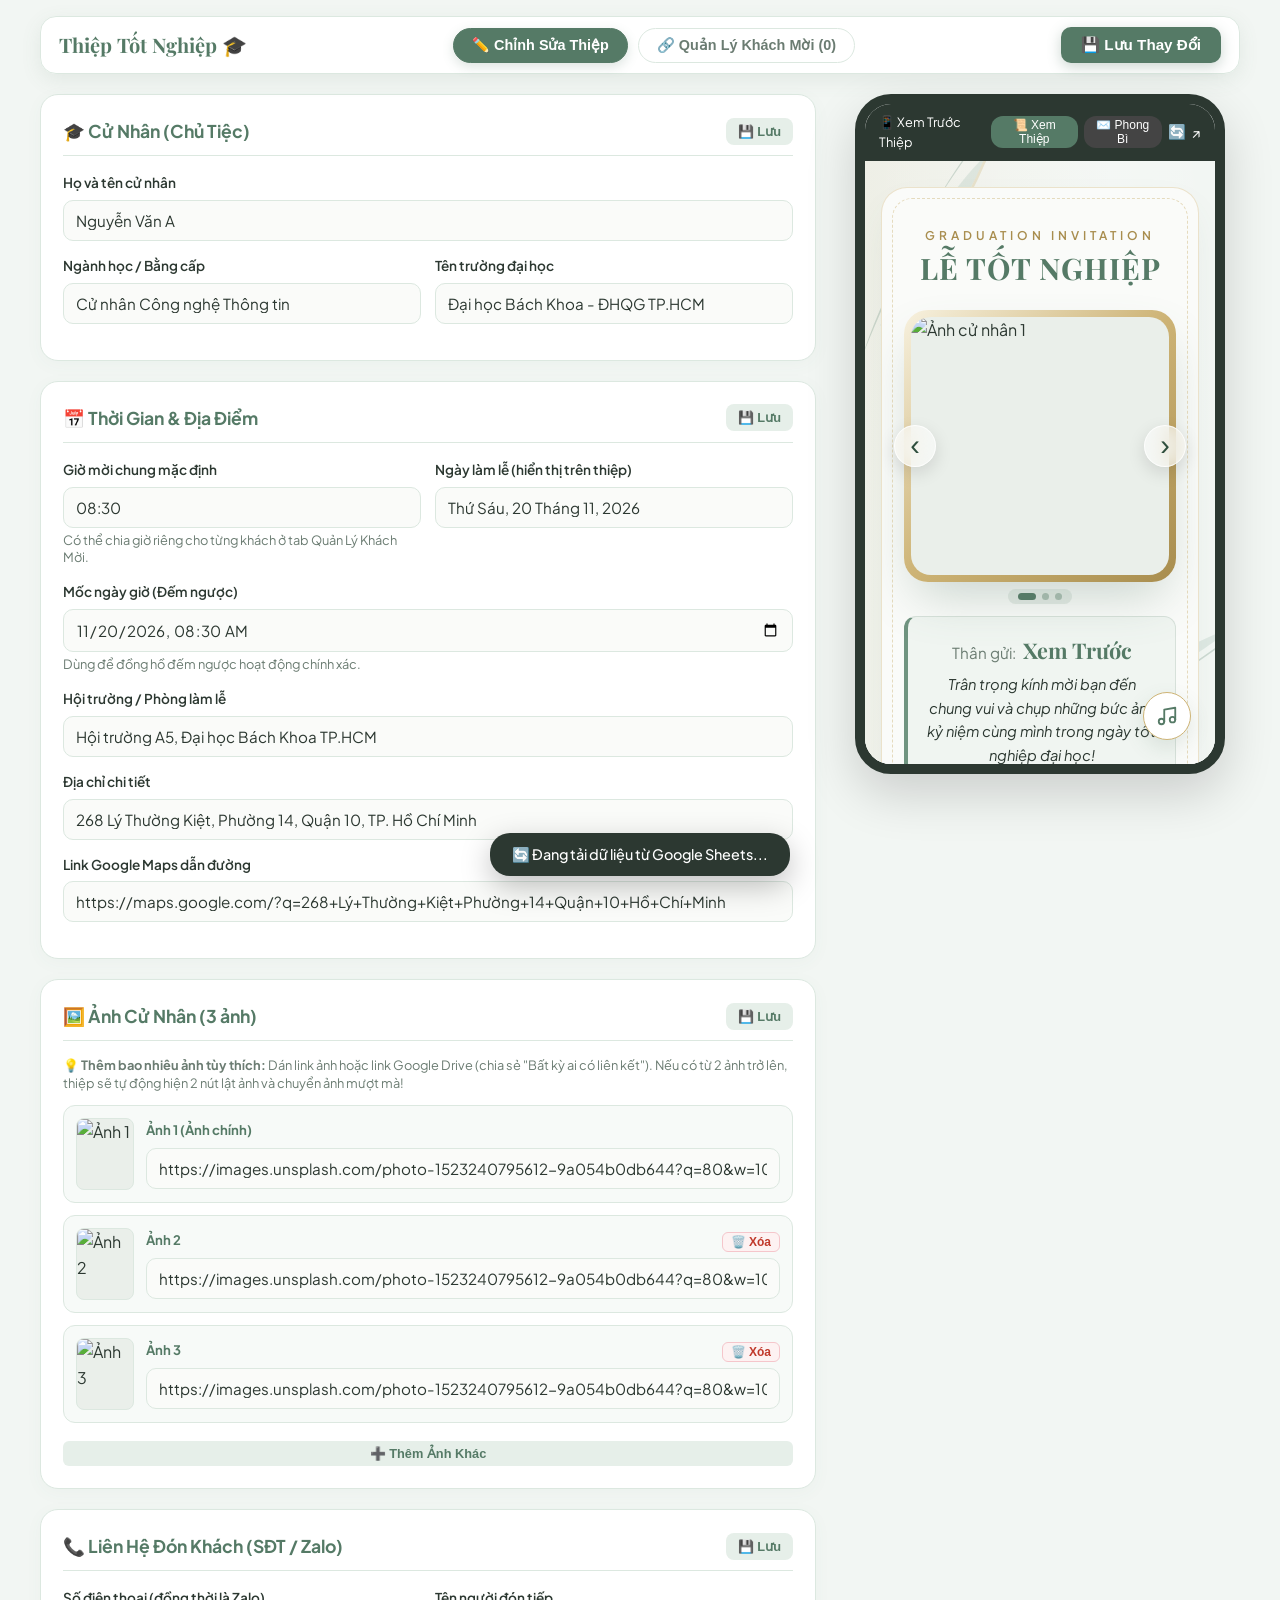
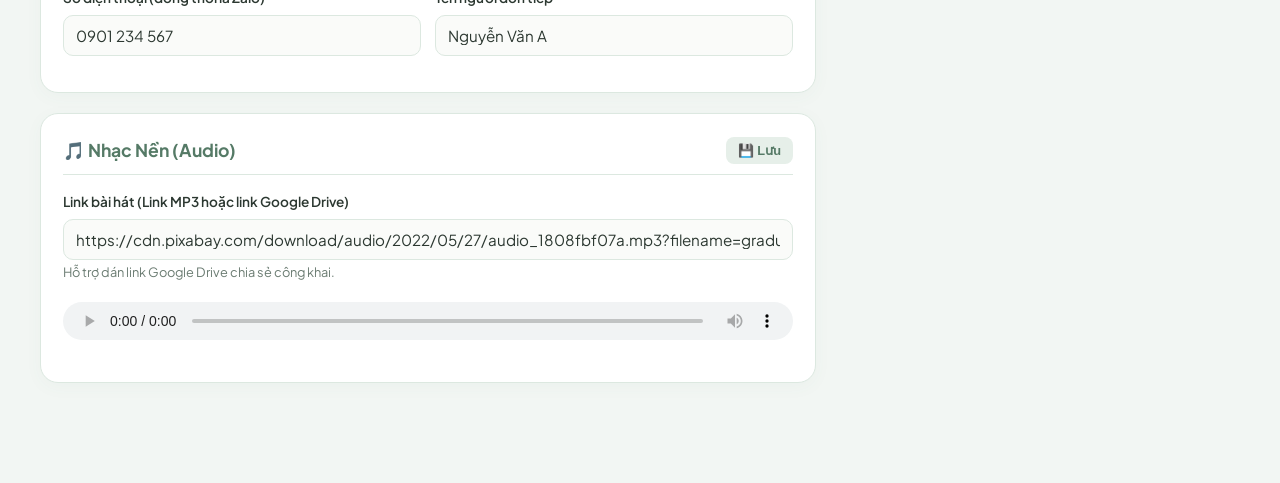
==== commit 5d7e5b69: "Cập nhật hoàn thiện: phóng to khung ảnh full-width, nút chuyển ảnh trong suốt ra ngoài, nút troll ch" ====
--- a/admin.html
+++ b/admin.html
@@ -828,10 +828,8 @@
       document.getElementById("editContactPhone").value = cfg.contact.phone || "";
       document.getElementById("editContactPerson").value = cfg.contact.personName || "";
 
-      // Load danh sách ảnh động (bao nhiêu ảnh cũng được)
-      const photos = (cfg.photos && cfg.photos.length) ? cfg.photos : [
-        "https://images.unsplash.com/photo-1523240795612-9a054b0db644?q=80&w=1000"
-      ];
+      // Load danh sách ảnh động (Mặc định 3 ảnh nếu chưa có cấu hình)
+      const photos = (cfg.photos && cfg.photos.length) ? cfg.photos : CONFIG.photos;
       renderDynamicPhotoSlots(photos);
 
       const audioUrlInput = document.getElementById("editAudioUrl");
@@ -992,10 +990,26 @@
             const audioPreview = document.getElementById("adminAudioPreview");
             if (audioPreview) audioPreview.src = normalizeDriveUrl(remote.music_url);
           }
+          let localDraftPhotos = [];
+          try {
+            const saved = localStorage.getItem("invitation_admin_config");
+            if (saved) {
+              const parsed = JSON.parse(saved);
+              if (parsed.photos && parsed.photos.length) localDraftPhotos = parsed.photos;
+            }
+          } catch(e) {}
+
+          let remotePhotosList = [];
           if (remote.photo_urls) {
-            const photos = remote.photo_urls.split(",").map(u => u.trim()).filter(Boolean);
-            if (photos.length) renderDynamicPhotoSlots(photos);
+            remotePhotosList = remote.photo_urls.split(",").map(u => u.trim()).filter(Boolean);
           }
+
+          // Bảo vệ ảnh: Nếu trên máy người dùng đang có 3 ảnh (hoặc nhiều hơn trên Sheet), giữ nguyên ảnh của người dùng!
+          let finalPhotos = (localDraftPhotos.length >= remotePhotosList.length && localDraftPhotos.length > 0)
+            ? localDraftPhotos
+            : (remotePhotosList.length ? remotePhotosList : CONFIG.photos);
+
+          renderDynamicPhotoSlots(finalPhotos);
 
           // Lưu đệm vào localStorage hiện tại
           localStorage.setItem("invitation_admin_config", JSON.stringify(collectFormConfig()));
@@ -1107,8 +1121,7 @@
     function refreshPreview() {
       const iframe = document.getElementById("previewIframe");
       if (iframe) {
-        const previewParam = currentPreviewMode === "card" ? "&preview=true" : "";
-        iframe.src = `index.html?to=Xem+Trước&id=demo${previewParam}&t=${Date.now()}`;
+        iframe.src = `index.html?to=Bạn+Thân+Yêu&id=demo&preview=true&mode=${currentPreviewMode}&t=${Date.now()}`;
       }
     }
 
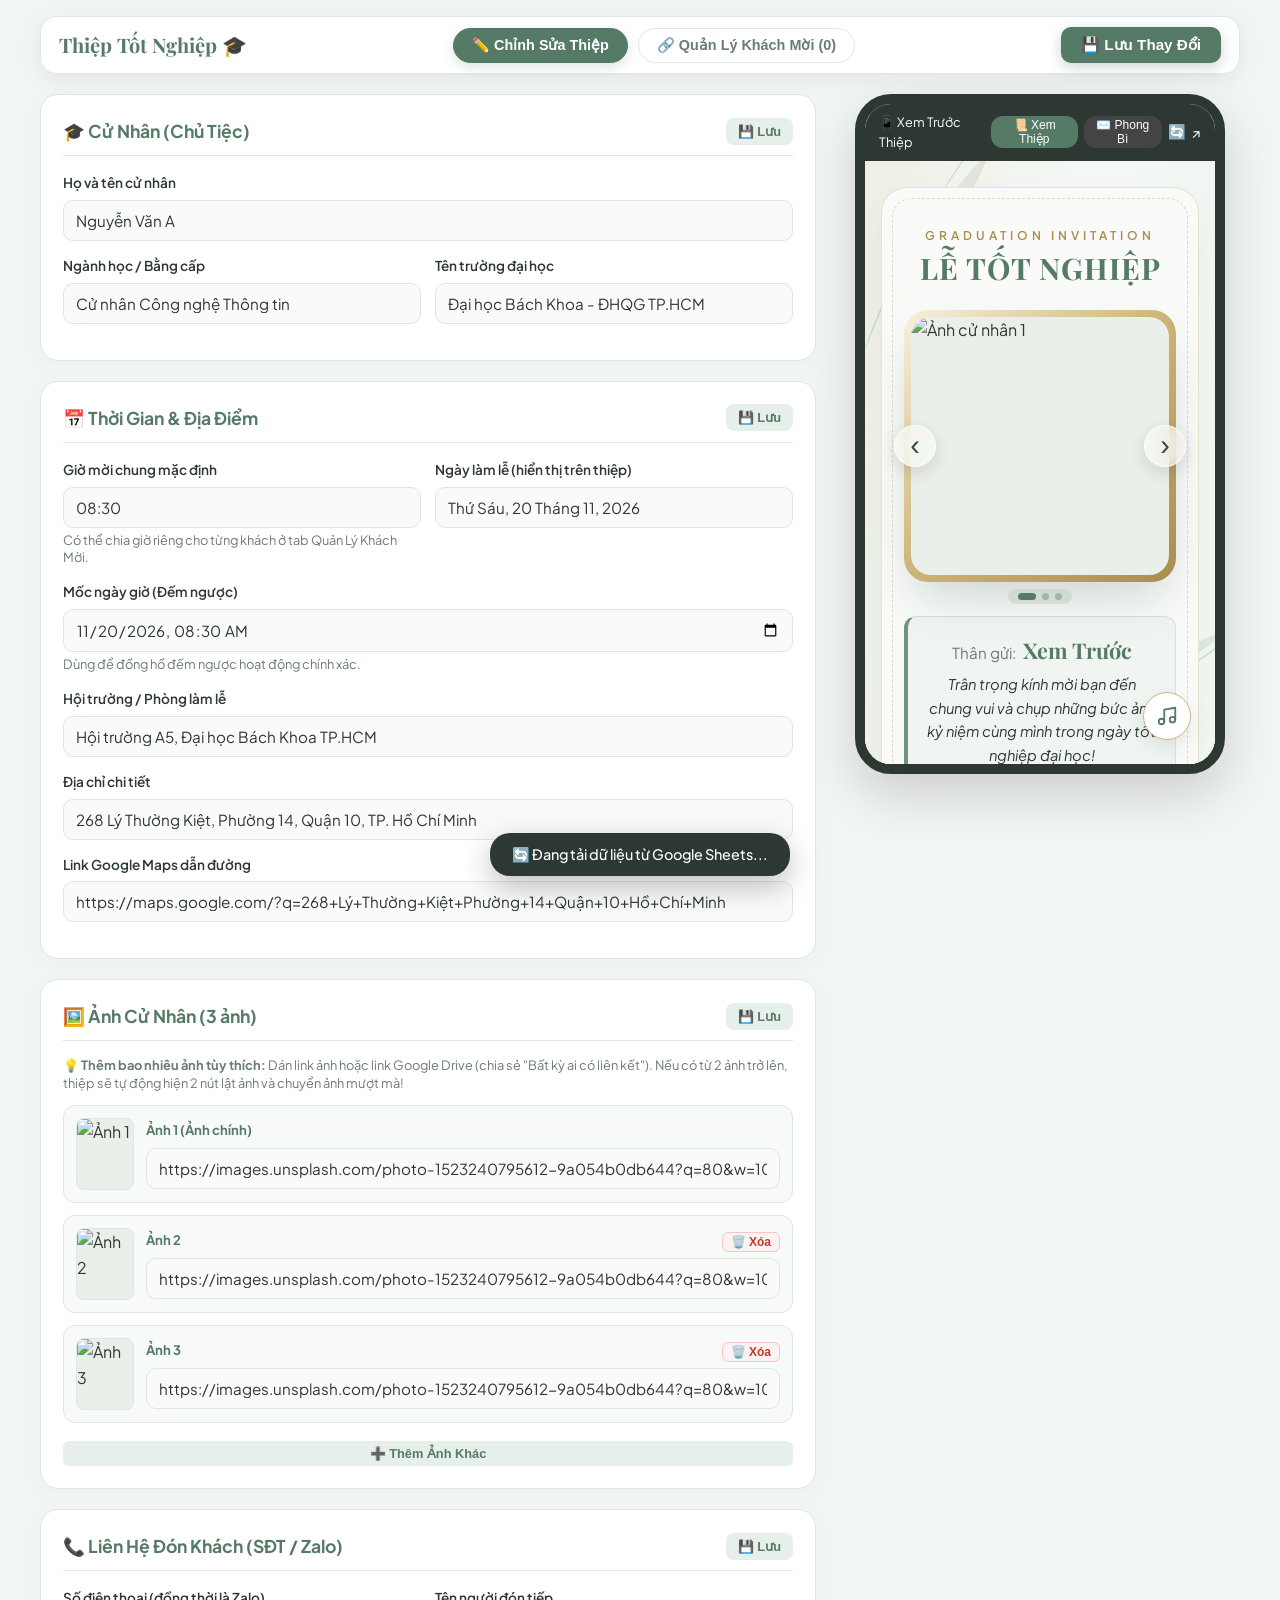
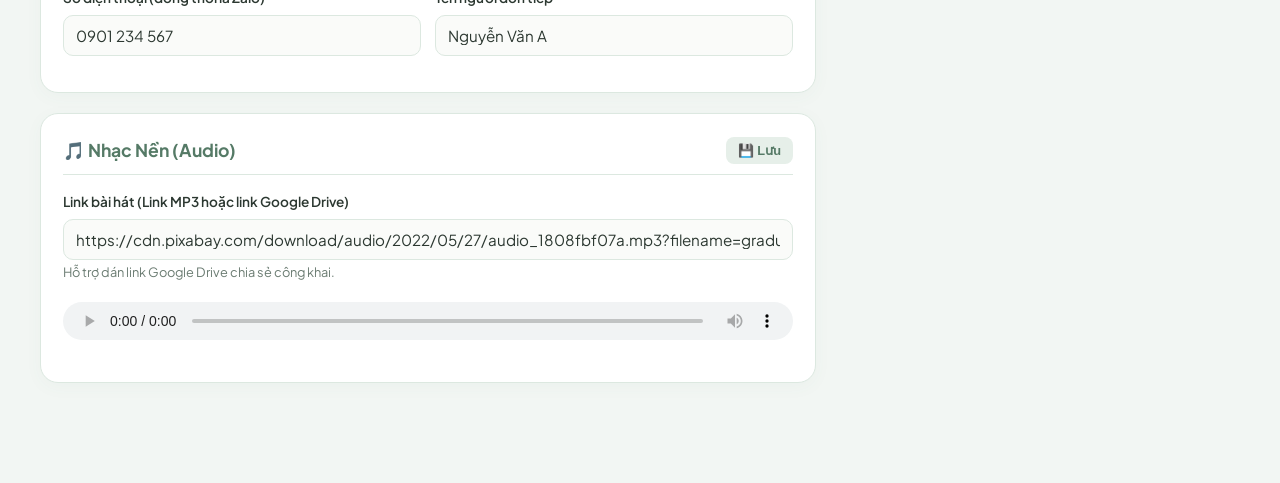
==== commit ff3bf9a2: "Bảo vệ tuyệt đối danh sách ảnh (ví dụ 5 ảnh) không bị ghi đè và hỗ trợ saveConfig toàn diện" ====
--- a/admin.html
+++ b/admin.html
@@ -1004,10 +1004,10 @@
             remotePhotosList = remote.photo_urls.split(",").map(u => u.trim()).filter(Boolean);
           }
 
-          // Bảo vệ ảnh: Nếu trên máy người dùng đang có 3 ảnh (hoặc nhiều hơn trên Sheet), giữ nguyên ảnh của người dùng!
-          let finalPhotos = (localDraftPhotos.length >= remotePhotosList.length && localDraftPhotos.length > 0)
+          // Bảo vệ ảnh: Ưu tiên tuyệt đối danh sách ảnh người dùng đã lưu trên máy (ví dụ 5 ảnh), không để Sheet cũ đè mất!
+          let finalPhotos = (localDraftPhotos && localDraftPhotos.length > 0)
             ? localDraftPhotos
-            : (remotePhotosList.length ? remotePhotosList : CONFIG.photos);
+            : (remotePhotosList.length > 1 ? remotePhotosList : CONFIG.photos);
 
           renderDynamicPhotoSlots(finalPhotos);
 
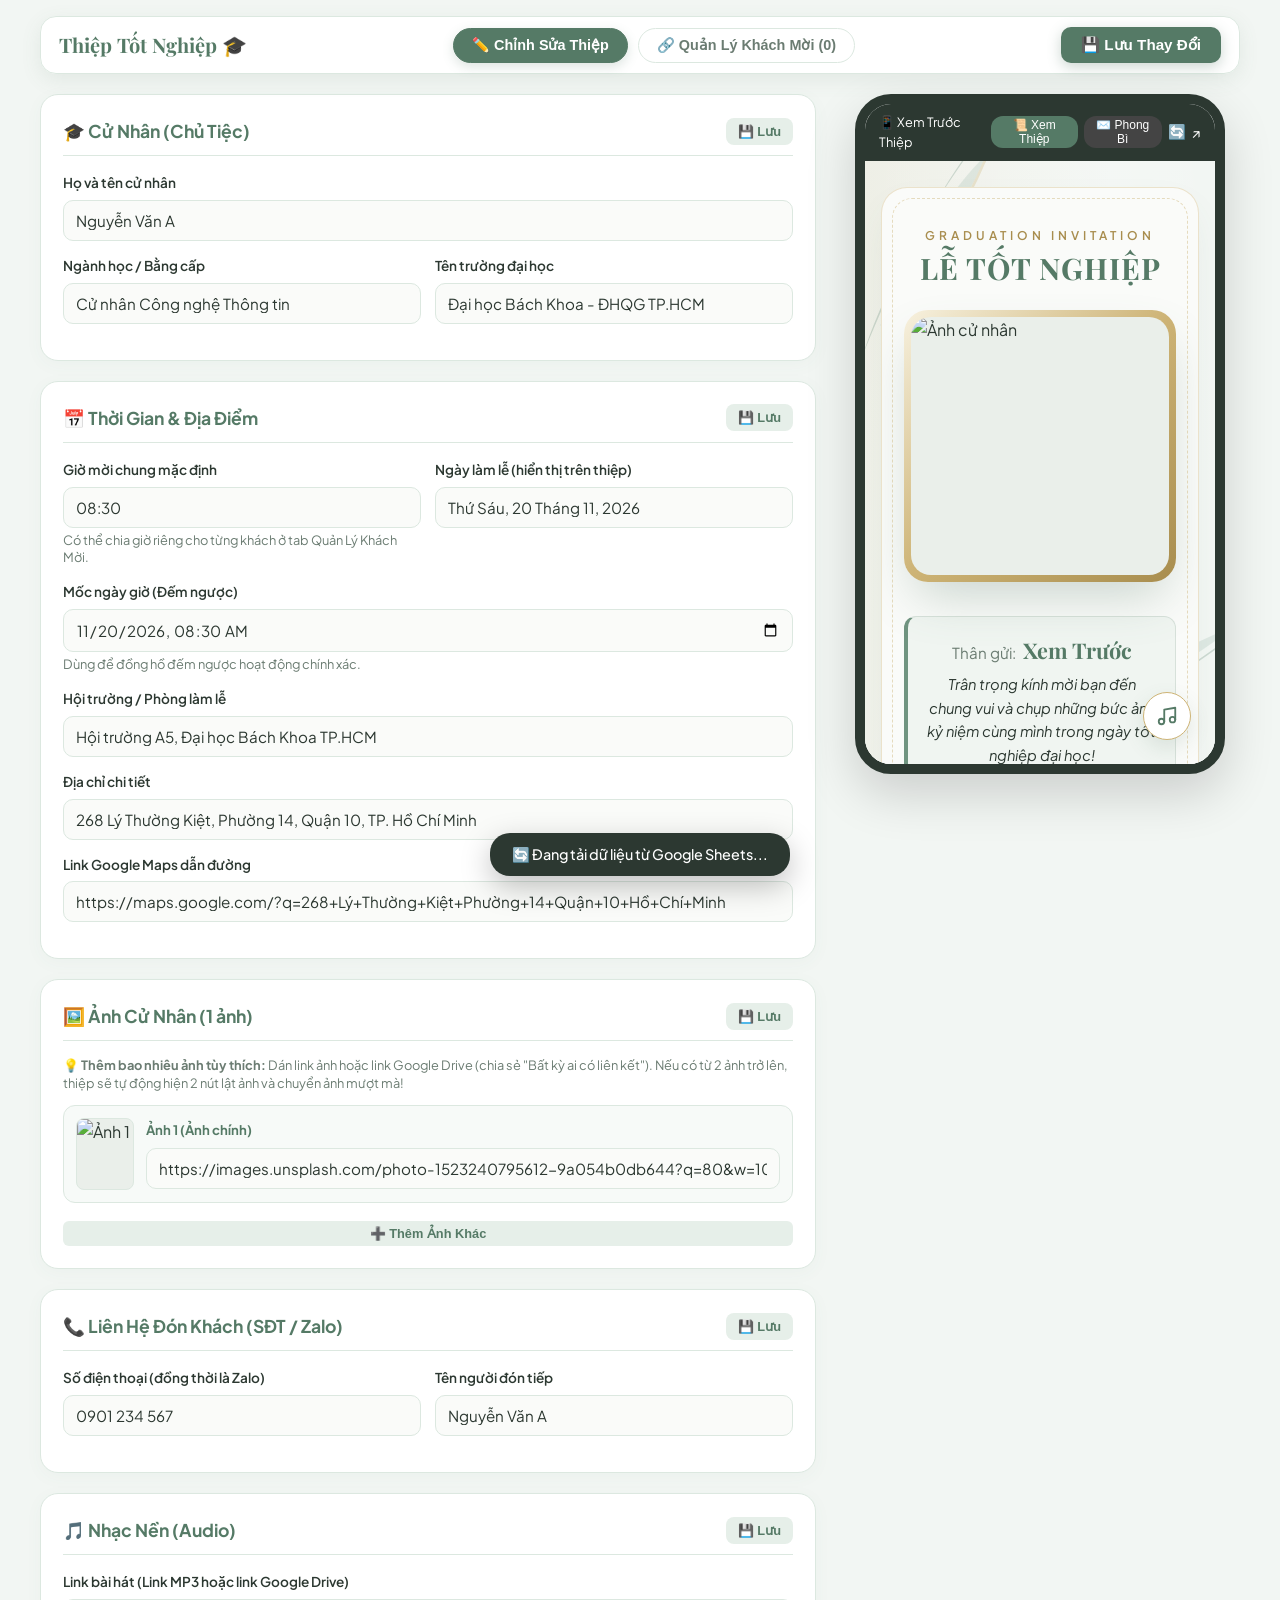
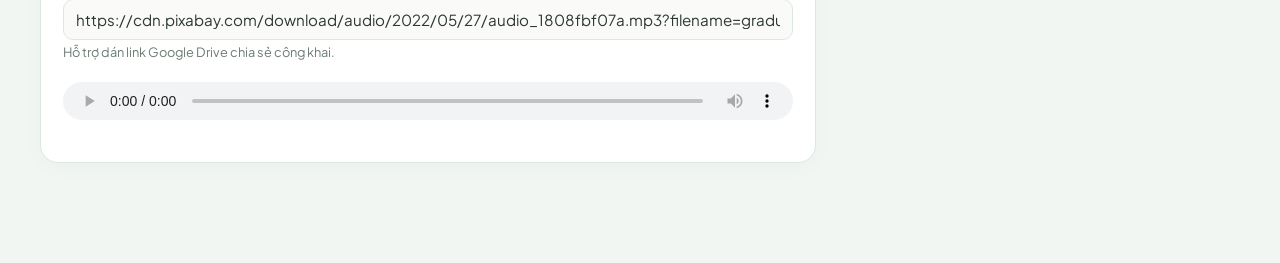
==== commit 103a8dcf: "Fix dong bo du lieu Google Sheets, xu ly so luong anh linh hoat va co che saveConfig" ====
--- a/admin.html
+++ b/admin.html
@@ -1,13 +1,16 @@
 <!DOCTYPE html>
 <html lang="vi">
+
 <head>
   <meta charset="UTF-8">
   <meta name="viewport" content="width=device-width, initial-scale=1.0">
   <title>Admin Studio - Chỉnh Sửa Thiệp & Quản Lý Khách Mời 🎓</title>
-  
+
   <link rel="preconnect" href="https://fonts.googleapis.com">
   <link rel="preconnect" href="https://fonts.gstatic.com" crossorigin>
-  <link href="https://fonts.googleapis.com/css2?family=Playfair+Display:wght@600;700&family=Plus+Jakarta+Sans:wght@400;500;600;700&display=swap" rel="stylesheet">
+  <link
+    href="https://fonts.googleapis.com/css2?family=Playfair+Display:wght@600;700&family=Plus+Jakarta+Sans:wght@400;500;600;700&display=swap"
+    rel="stylesheet">
 
   <style>
     :root {
@@ -23,7 +26,12 @@
       --border: #DCE8E0;
     }
 
-    * { box-sizing: border-box; margin: 0; padding: 0; }
+    * {
+      box-sizing: border-box;
+      margin: 0;
+      padding: 0;
+    }
+
     body {
       font-family: 'Plus Jakarta Sans', sans-serif;
       background: var(--bg-sage);
@@ -107,8 +115,15 @@
     }
 
     @keyframes fadeIn {
-      from { opacity: 0; transform: translateY(6px); }
-      to { opacity: 1; transform: translateY(0); }
+      from {
+        opacity: 0;
+        transform: translateY(6px);
+      }
+
+      to {
+        opacity: 1;
+        transform: translateY(0);
+      }
     }
 
     /* Studio Grid */
@@ -164,7 +179,9 @@
     }
 
     @media (max-width: 600px) {
-      .grid-2 { grid-template-columns: 1fr; }
+      .grid-2 {
+        grid-template-columns: 1fr;
+      }
     }
 
     label {
@@ -175,7 +192,9 @@
       color: var(--text);
     }
 
-    input, textarea, select {
+    input,
+    textarea,
+    select {
       width: 100%;
       padding: 10px 12px;
       border: 1.5px solid var(--border);
@@ -187,7 +206,8 @@
       transition: all 0.2s ease;
     }
 
-    input:focus, textarea:focus {
+    input:focus,
+    textarea:focus {
       outline: none;
       border-color: var(--primary);
       box-shadow: 0 0 0 3px rgba(85, 122, 102, 0.15);
@@ -324,7 +344,7 @@
       background: #FFFFFF;
       border: 10px solid #2C3831;
       border-radius: 36px;
-      box-shadow: 0 20px 50px rgba(0,0,0,0.16);
+      box-shadow: 0 20px 50px rgba(0, 0, 0, 0.16);
       overflow: hidden;
       display: flex;
       flex-direction: column;
@@ -360,7 +380,8 @@
       font-size: 0.9rem;
     }
 
-    th, td {
+    th,
+    td {
       padding: 10px 12px;
       border-bottom: 1px solid var(--border);
     }
@@ -396,7 +417,7 @@
       border-radius: 20px;
       font-size: 0.9rem;
       font-weight: 500;
-      box-shadow: 0 10px 30px rgba(0,0,0,0.25);
+      box-shadow: 0 10px 30px rgba(0, 0, 0, 0.25);
       transition: all 0.3s ease;
       opacity: 0;
       z-index: 9999;
@@ -408,14 +429,15 @@
     }
   </style>
 </head>
+
 <body>
 
   <div class="container">
-    
+
     <!-- Top Action Bar -->
     <header class="top-action-bar">
       <div class="top-bar-title">Thiệp Tốt Nghiệp 🎓</div>
-      
+
       <!-- 2 Tabs điều hướng -->
       <nav class="nav-tabs">
         <button id="btnTabEditor" class="nav-tab-btn active" data-tab="tab-editor">
@@ -437,7 +459,7 @@
          ========================================================================== -->
     <section id="tab-editor" class="tab-pane active">
       <div class="studio-grid">
-        
+
         <!-- Cột Form Chỉnh Sửa -->
         <div class="editor-col">
 
@@ -519,15 +541,17 @@
               </div>
               <button class="btn btn-save-mini btn-save-trigger">💾 Lưu</button>
             </div>
-            
+
             <p class="hint-text" style="margin-bottom: 12px;">
-              💡 <strong>Thêm bao nhiêu ảnh tùy thích:</strong> Dán link ảnh hoặc link Google Drive (chia sẻ "Bất kỳ ai có liên kết"). Nếu có từ 2 ảnh trở lên, thiệp sẽ tự động hiện 2 nút lật ảnh và chuyển ảnh mượt mà!
+              💡 <strong>Thêm bao nhiêu ảnh tùy thích:</strong> Dán link ảnh hoặc link Google Drive (chia sẻ "Bất kỳ ai
+              có liên kết"). Nếu có từ 2 ảnh trở lên, thiệp sẽ tự động hiện 2 nút lật ảnh và chuyển ảnh mượt mà!
             </p>
 
             <!-- Danh sách các ô ảnh động -->
             <div id="photoSlotsContainer"></div>
 
-            <button type="button" id="btnAddPhotoSlot" class="btn btn-secondary btn-sm" style="margin-top: 6px; width: 100%;">
+            <button type="button" id="btnAddPhotoSlot" class="btn btn-secondary btn-sm"
+              style="margin-top: 6px; width: 100%;">
               ➕ Thêm Ảnh Khác
             </button>
           </div>
@@ -583,13 +607,20 @@
               <div class="phone-mockup-header">
                 <span>📱 Xem Trước Thiệp</span>
                 <div style="display: flex; gap: 6px; align-items: center;">
-                  <button id="btnViewCard" title="Xem nội dung thiệp" style="background:#557A66; border:none; color:#FFF; padding:2px 8px; border-radius:12px; font-size:0.75rem; cursor:pointer;">📜 Xem Thiệp</button>
-                  <button id="btnViewEnvelope" title="Xem phong bì" style="background:#444; border:none; color:#FFF; padding:2px 8px; border-radius:12px; font-size:0.75rem; cursor:pointer;">✉️ Phong Bì</button>
-                  <button id="btnRefreshPreview" title="Tải lại preview" style="background:none; border:none; color:#FFF; cursor:pointer; font-size:0.9rem;">🔄</button>
-                  <a href="index.html?to=Xem+Trước&id=demo&preview=true" target="_blank" title="Mở tab mới đầy đủ" style="color:#FFF; text-decoration:none; font-size:0.9rem;">↗️</a>
+                  <button id="btnViewCard" title="Xem nội dung thiệp"
+                    style="background:#557A66; border:none; color:#FFF; padding:2px 8px; border-radius:12px; font-size:0.75rem; cursor:pointer;">📜
+                    Xem Thiệp</button>
+                  <button id="btnViewEnvelope" title="Xem phong bì"
+                    style="background:#444; border:none; color:#FFF; padding:2px 8px; border-radius:12px; font-size:0.75rem; cursor:pointer;">✉️
+                    Phong Bì</button>
+                  <button id="btnRefreshPreview" title="Tải lại preview"
+                    style="background:none; border:none; color:#FFF; cursor:pointer; font-size:0.9rem;">🔄</button>
+                  <a href="index.html?to=Xem+Trước&id=demo&preview=true" target="_blank" title="Mở tab mới đầy đủ"
+                    style="color:#FFF; text-decoration:none; font-size:0.9rem;">↗️</a>
                 </div>
               </div>
-              <iframe id="previewIframe" class="phone-mockup-iframe" src="index.html?to=Xem+Trước&id=demo&preview=true"></iframe>
+              <iframe id="previewIframe" class="phone-mockup-iframe"
+                src="index.html?to=Xem+Trước&id=demo&preview=true"></iframe>
             </div>
           </div>
         </div>
@@ -608,8 +639,10 @@
 
         <p class="hint-text" style="margin-bottom: 12px;">
           Gõ tên bạn bè (mỗi người 1 dòng).<br>
-          💡 <strong>Mẹo chia giờ riêng:</strong> Gõ thêm dấu gạch đứng <code>|</code> kèm giờ, ví dụ: <code>Anh Tuấn | 09:00</code>.<br>
-          🔒 <strong>Bảo mật:</strong> Chỉ những người <strong>thật sự có trong danh sách bên dưới</strong> mới mở được thiệp! Bất kỳ ai tự gõ tên lạ vào đường dẫn đều sẽ bị chặn thông báo link không hợp lệ.
+          💡 <strong>Mẹo chia giờ riêng:</strong> Gõ thêm dấu gạch đứng <code>|</code> kèm giờ, ví dụ:
+          <code>Anh Tuấn | 09:00</code>.<br>
+          🔒 <strong>Bảo mật:</strong> Chỉ những người <strong>thật sự có trong danh sách bên dưới</strong> mới mở được
+          thiệp! Bất kỳ ai tự gõ tên lạ vào đường dẫn đều sẽ bị chặn thông báo link không hợp lệ.
         </p>
 
         <div class="form-group">
@@ -641,7 +674,9 @@
           <div class="card-title">
             <span>📋 Danh Sách Khách Mời Hợp Lệ (<span id="totalCount">0</span> người)</span>
           </div>
-          <span id="copiedCountBadge" style="font-size:0.82rem; color:var(--primary); font-weight:600; background:var(--primary-subtle); padding:4px 10px; border-radius:12px;">Đã copy: 0/0</span>
+          <span id="copiedCountBadge"
+            style="font-size:0.82rem; color:var(--primary); font-weight:600; background:var(--primary-subtle); padding:4px 10px; border-radius:12px;">Đã
+            copy: 0/0</span>
         </div>
 
         <div class="table-wrap">
@@ -664,6 +699,28 @@
 
   </div>
 
+  <!-- Modal Hướng Dẫn Cập Nhật Apps Script (khi phát hiện bản cũ) -->
+  <div id="modalOldVersion" style="display:none; position:fixed; inset:0; background:rgba(0,0,0,0.55); z-index:99999; align-items:center; justify-content:center; padding:16px;">
+    <div style="background:#FFF; max-width:540px; width:100%; border-radius:20px; padding:24px; box-shadow:0 20px 40px rgba(0,0,0,0.2); animation:fadeIn 0.3s ease;">
+      <div style="font-size:1.8rem; margin-bottom:8px;">⚠️</div>
+      <h3 style="font-size:1.2rem; color:#2C3831; margin-bottom:10px;">Cần Cập Nhật Phiên Bản Mới Trên Google Apps Script!</h3>
+      <p style="font-size:0.9rem; color:#555; line-height:1.5; margin-bottom:14px;">
+        Thông tin của bạn đã được <strong>lưu trên máy này</strong>, nhưng <strong>chưa được lưu vào Google Sheets</strong> vì file Apps Script trên Google của bạn đang chạy phiên bản cũ (chưa kích hoạt hàm lưu cấu hình).
+      </p>
+      <div style="background:#F2F6F3; border:1px solid #DCE8E0; border-radius:12px; padding:14px; font-size:0.88rem; color:#2C3831; margin-bottom:16px; line-height:1.6;">
+        <strong style="color:#557A66;">👉 3 bước cực nhanh để Google Sheets tự động nhận:</strong>
+        <ol style="margin-left:20px; margin-top:6px;">
+          <li>Mở dự án Google Apps Script của bạn (nơi bạn dán code).</li>
+          <li>Copy toàn bộ mã trong file <code>google-apps-script.js</code> dán đè vào và bấm <b>Ctrl + S</b>.</li>
+          <li>Bấm nút xanh <b>Triển khai (Deploy) ➔ Quản lý bản triển khai (Manage deployments) ➔ Sửa (icon cây bút) ➔ Mục Phiên bản chọn "Phiên bản mới" (New version) ➔ Bấm Triển khai</b>.</li>
+        </ol>
+      </div>
+      <div style="display:flex; justify-content:flex-end; gap:10px;">
+        <button type="button" id="btnCloseOldVersionModal" class="btn btn-primary" style="padding:8px 20px;">Đã hiểu, tôi sẽ cập nhật ngay!</button>
+      </div>
+    </div>
+  </div>
+
   <!-- Toast Thông Báo -->
   <div id="toast" class="toast">Đã lưu thay đổi thành công!</div>
 
@@ -804,7 +861,7 @@
       try {
         const saved = localStorage.getItem("invitation_admin_config");
         if (saved) cfg = Object.assign({}, CONFIG, JSON.parse(saved));
-      } catch (e) {}
+      } catch (e) { }
 
       document.getElementById("editFullName").value = cfg.graduate.fullName || "";
       document.getElementById("editDegree").value = cfg.graduate.degreeTitle || "";
@@ -818,7 +875,7 @@
       document.getElementById("editMapsUrl").value = cfg.ceremony.googleMapsUrl || "";
 
       const ceremonyDateInput = document.getElementById("editCeremonyDate");
-      ceremonyDateInput.addEventListener("change", function() {
+      ceremonyDateInput.addEventListener("change", function () {
         if (this.value) {
           document.getElementById("editDateFormatted").value = formatDisplayDate(this.value);
           broadcastConfigToPreview();
@@ -973,11 +1030,11 @@
         const json = await res.json();
         if (json.status === "success" && json.data) {
           const remote = json.data;
-          
+
           if (remote.graduate_name) document.getElementById("editFullName").value = remote.graduate_name;
           if (remote.degree_title) document.getElementById("editDegree").value = remote.degree_title;
           if (remote.university) document.getElementById("editUniversity").value = remote.university;
-          if (remote.time) document.getElementById("editCeremonyTime").value = remote.time;
+          if (remote.time || remote.ceremony_time) document.getElementById("editCeremonyTime").value = remote.time || remote.ceremony_time;
           if (remote.ceremony_date) document.getElementById("editCeremonyDate").value = remote.ceremony_date.slice(0, 16);
           if (remote.date_formatted) document.getElementById("editDateFormatted").value = formatDisplayDate(remote.date_formatted);
           if (remote.venue_name) document.getElementById("editVenueName").value = remote.venue_name;
@@ -990,26 +1047,26 @@
             const audioPreview = document.getElementById("adminAudioPreview");
             if (audioPreview) audioPreview.src = normalizeDriveUrl(remote.music_url);
           }
-          let localDraftPhotos = [];
-          try {
-            const saved = localStorage.getItem("invitation_admin_config");
-            if (saved) {
-              const parsed = JSON.parse(saved);
-              if (parsed.photos && parsed.photos.length) localDraftPhotos = parsed.photos;
-            }
-          } catch(e) {}
-
+
+          // XỬ LÝ ẢNH CHÍNH XÁC: Hiển thị đúng số lượng ảnh trên Google Sheet (kể cả 1 ảnh)
           let remotePhotosList = [];
           if (remote.photo_urls) {
             remotePhotosList = remote.photo_urls.split(",").map(u => u.trim()).filter(Boolean);
           }
 
-          // Bảo vệ ảnh: Ưu tiên tuyệt đối danh sách ảnh người dùng đã lưu trên máy (ví dụ 5 ảnh), không để Sheet cũ đè mất!
-          let finalPhotos = (localDraftPhotos && localDraftPhotos.length > 0)
-            ? localDraftPhotos
-            : (remotePhotosList.length > 1 ? remotePhotosList : CONFIG.photos);
-
-          renderDynamicPhotoSlots(finalPhotos);
+          if (remotePhotosList.length > 0) {
+            renderDynamicPhotoSlots(remotePhotosList);
+          } else {
+            let localDraftPhotos = [];
+            try {
+              const saved = localStorage.getItem("invitation_admin_config");
+              if (saved) {
+                const parsed = JSON.parse(saved);
+                if (parsed.photos && parsed.photos.length) localDraftPhotos = parsed.photos;
+              }
+            } catch (e) { }
+            renderDynamicPhotoSlots(localDraftPhotos.length ? localDraftPhotos : CONFIG.photos);
+          }
 
           // Lưu đệm vào localStorage hiện tại
           localStorage.setItem("invitation_admin_config", JSON.stringify(collectFormConfig()));
@@ -1032,7 +1089,7 @@
                   renderGuestsTableGlobal();
                 }
               }
-            } catch(e) {
+            } catch (e) {
               console.warn("Lỗi đọc danh sách khách từ Sheets:", e);
             }
           }
@@ -1042,6 +1099,72 @@
         }
       } catch (err) {
         console.warn("Không thể tải cấu hình từ Google Sheets:", err);
+      }
+    }
+
+    /**
+     * Gửi lưu cấu hình lên Google Sheets (Thử POST trước, fallback GET)
+     */
+    async function sendSaveToGoogleSheets(scriptUrl, configData) {
+      if (!scriptUrl) return { success: false, message: "Chưa cấu hình URL Google Sheets" };
+
+      // 1. Thử gửi POST text/plain
+      try {
+        const payload = {
+          action: "saveConfig",
+          config: configData
+        };
+        const res = await fetch(scriptUrl, {
+          method: "POST",
+          headers: { "Content-Type": "text/plain;charset=utf-8" },
+          body: JSON.stringify(payload)
+        });
+        const json = await res.json();
+        if (json && json.status === "success" && json.message && json.message.includes("cấu hình")) {
+          return { success: true, message: json.message };
+        }
+        // Nhận diện script cũ trên Google Sheet trả về RSVP
+        if (json && json.message && (json.message.includes("tham gia") || json.message.includes("lời chúc"))) {
+          return {
+            success: false,
+            isOldVersion: true,
+            message: "Google Apps Script đang chạy phiên bản cũ."
+          };
+        }
+      } catch (errPost) {
+        console.warn("POST saveConfig gặp sự cố, chuyển sang thử GET fallback:", errPost);
+      }
+
+      // 2. Thử gửi GET fallback
+      try {
+        const getUrl = `${scriptUrl}?action=saveConfig&payload=${encodeURIComponent(JSON.stringify(configData))}&t=${Date.now()}`;
+        const resGet = await fetch(getUrl);
+        const jsonGet = await resGet.json();
+        if (jsonGet && jsonGet.status === "success" && jsonGet.message && jsonGet.message.includes("cấu hình")) {
+          return { success: true, message: jsonGet.message };
+        }
+        if (jsonGet && jsonGet.message && jsonGet.message.includes("hoạt động bình thường")) {
+          return {
+            success: false,
+            isOldVersion: true,
+            message: "Google Apps Script chưa nhận diện được lệnh saveConfig."
+          };
+        }
+      } catch (errGet) {
+        console.warn("GET saveConfig cũng gặp lỗi:", errGet);
+      }
+
+      // 3. Fallback no-cors mù (vẫn gửi gói tin đi)
+      try {
+        await fetch(scriptUrl, {
+          method: "POST",
+          mode: "no-cors",
+          headers: { "Content-Type": "text/plain;charset=utf-8" },
+          body: JSON.stringify({ action: "saveConfig", config: configData })
+        });
+        return { success: true, isBlind: true, message: "Đã gửi lên Google Sheets." };
+      } catch (e) {
+        return { success: false, message: e.toString() };
       }
     }
 
@@ -1051,17 +1174,8 @@
     async function syncGuestsToSheet() {
       if (!CONFIG.googleSheetScriptUrl) return;
       try {
-        const payload = {
-          action: "saveConfig",
-          config: {
-            guests_json: JSON.stringify(currentGuestList || [])
-          }
-        };
-        await fetch(CONFIG.googleSheetScriptUrl, {
-          method: "POST",
-          mode: "no-cors",
-          headers: { "Content-Type": "text/plain;charset=utf-8" },
-          body: JSON.stringify(payload)
+        await sendSaveToGoogleSheets(CONFIG.googleSheetScriptUrl, {
+          guests_json: JSON.stringify(currentGuestList || [])
         });
       } catch (e) {
         console.warn("Lỗi đồng bộ danh sách khách lên Sheets:", e);
@@ -1069,54 +1183,66 @@
     }
 
     /**
-     * Nút Lưu Duy Nhất (Vừa lưu máy, vừa tự đồng bộ Google Sheets)
+     * Nút Lưu Duy Nhất (Mặc định lưu thẳng vào Google Sheets + đồng bộ localStorage)
      */
     async function handleMasterSave() {
       const newCfg = collectFormConfig();
 
-      // 1. Lưu vào localStorage để web áp dụng ngay lập tức
+      // Cập nhật ngay màn hình Live Preview
+      broadcastConfigToPreview();
+
+      showToast("⏳ Đang lưu trực tiếp vào Google Sheets...");
+
+      const savePayload = {
+        graduate_name: newCfg.graduate.fullName,
+        degree_title: newCfg.graduate.degreeTitle,
+        university: newCfg.graduate.university,
+        ceremony_date: newCfg.ceremony.dateTime,
+        time: newCfg.ceremony.time,
+        ceremony_time: newCfg.ceremony.time,
+        date_formatted: newCfg.ceremony.dateFormatted,
+        venue_name: newCfg.ceremony.venueName,
+        address: newCfg.ceremony.address,
+        maps_url: newCfg.ceremony.googleMapsUrl,
+        contact_phone: newCfg.contact.phone,
+        contact_person: newCfg.contact.personName,
+        music_url: newCfg.audio.url,
+        photo_urls: newCfg.photos.join(","),
+        guests_json: JSON.stringify(currentGuestList || [])
+      };
+
+      // 1. Lưu vào localStorage để không bị mất dữ liệu
       localStorage.setItem("invitation_admin_config", JSON.stringify(newCfg));
-      broadcastConfigToPreview();
-      refreshPreview();
-
-      showToast("⏳ Đang lưu và đồng bộ Google Sheets...");
-
-      // 2. Tự động gửi đồng bộ thẳng vào file Google Sheets (kèm danh sách khách mời)
+
+      // 2. Gửi lưu lên Google Sheets
       if (newCfg.googleSheetScriptUrl) {
-        try {
-          const payload = {
-            action: "saveConfig",
-            config: {
-              graduate_name: newCfg.graduate.fullName,
-              degree_title: newCfg.graduate.degreeTitle,
-              university: newCfg.graduate.university,
-              ceremony_date: newCfg.ceremony.dateTime,
-              time: newCfg.ceremony.time,
-              date_formatted: newCfg.ceremony.dateFormatted,
-              venue_name: newCfg.ceremony.venueName,
-              address: newCfg.ceremony.address,
-              maps_url: newCfg.ceremony.googleMapsUrl,
-              contact_phone: newCfg.contact.phone,
-              contact_person: newCfg.contact.personName,
-              music_url: newCfg.audio.url,
-              photo_urls: newCfg.photos.join(","),
-              guests_json: JSON.stringify(currentGuestList || [])
-            }
-          };
-
-          await fetch(newCfg.googleSheetScriptUrl, {
-            method: "POST",
-            mode: "no-cors",
-            headers: { "Content-Type": "text/plain;charset=utf-8" },
-            body: JSON.stringify(payload)
-          });
-        } catch (e) {
-          console.warn("Lỗi gửi lên Sheets:", e);
+        const res = await sendSaveToGoogleSheets(newCfg.googleSheetScriptUrl, savePayload);
+        if (res.success && !res.isBlind) {
+          refreshPreview();
+          showToast("✅ Đã lưu và đồng bộ lên Google Sheets thành công!");
+        } else if (res.isOldVersion) {
+          refreshPreview();
+          showToast("⚠️ Chưa lưu được vào Google Sheets (cần update script)!");
+          showOldVersionModal();
+        } else {
+          refreshPreview();
+          showToast("✅ Đã lưu vào máy! Đang kết nối gửi Sheets...");
         }
-      }
-
-      showToast("✅ Đã lưu thay đổi & đồng bộ Google Sheets thành công!");
-    }
+      } else {
+        refreshPreview();
+        showToast("✅ Đã lưu cấu hình vào máy!");
+      }
+    }
+
+    function showOldVersionModal() {
+      const modal = document.getElementById("modalOldVersion");
+      if (modal) modal.style.display = "flex";
+    }
+
+    document.getElementById("btnCloseOldVersionModal")?.addEventListener("click", () => {
+      const modal = document.getElementById("modalOldVersion");
+      if (modal) modal.style.display = "none";
+    });
 
     function refreshPreview() {
       const iframe = document.getElementById("previewIframe");
@@ -1172,7 +1298,7 @@
           if (currentGuestList.length > 0) {
             renderGuestsTable();
           }
-        } catch (e) {}
+        } catch (e) { }
       }
 
       // Đăng ký render function toàn cục để syncFromGoogleSheets có thể gọi lại
@@ -1374,4 +1500,5 @@
     }
   </script>
 </body>
-</html>
+
+</html>
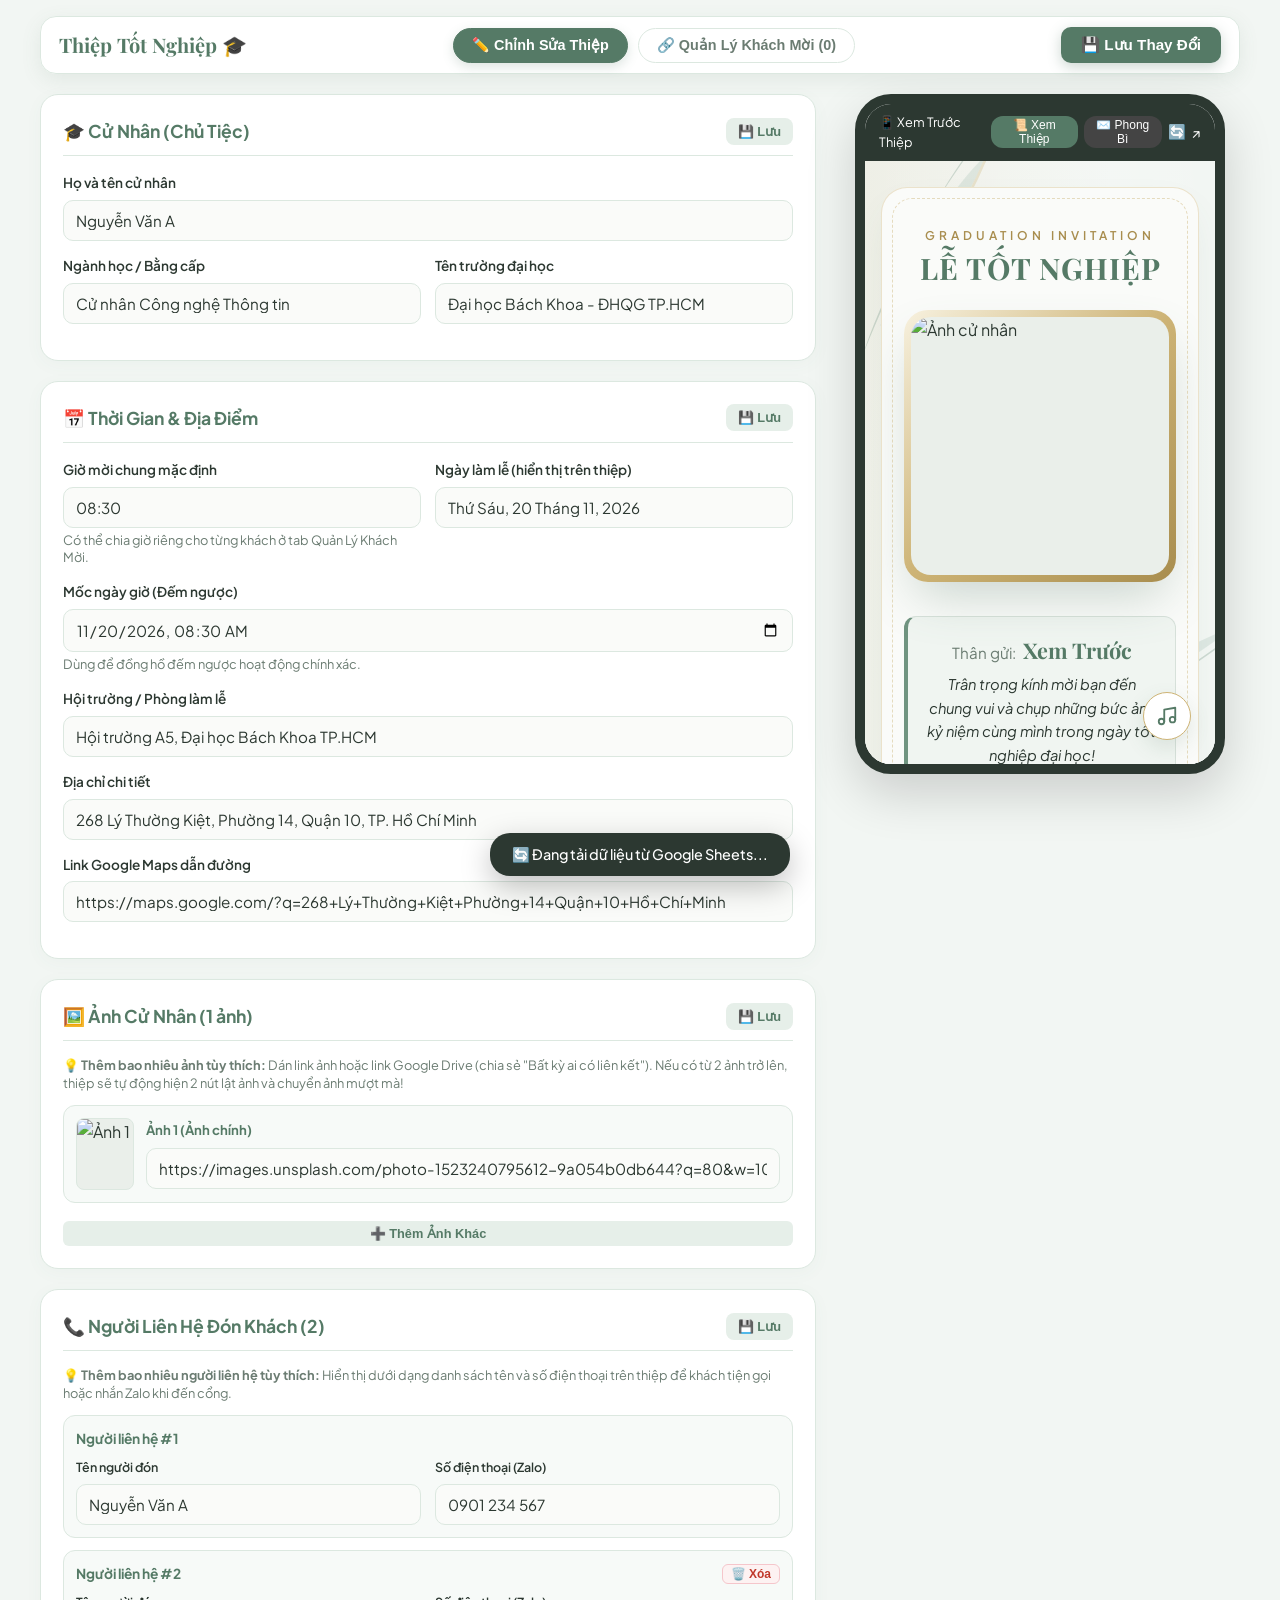
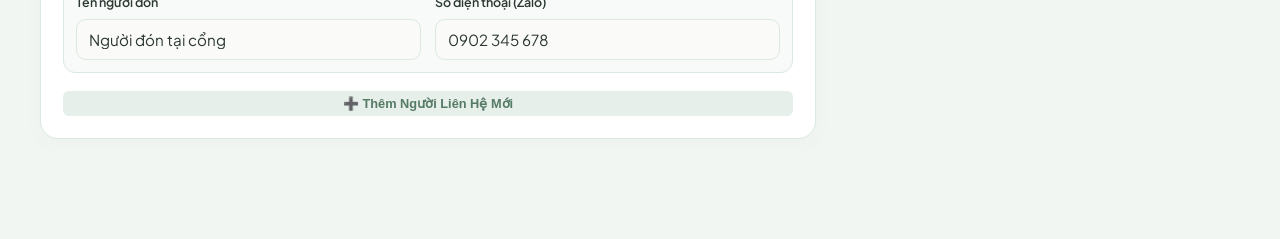
==== commit d0d42764: "Them so do truong va huong dan di chuyen, cap nhat danh sach nguoi lien he don khach dong va co dinh" ====
--- a/admin.html
+++ b/admin.html
@@ -309,6 +309,15 @@
       align-items: center;
     }
 
+    /* Contact Slots */
+    .contact-slot-card {
+      background: #F7FAF8;
+      border: 1px solid var(--border);
+      border-radius: 12px;
+      padding: 12px;
+      margin-bottom: 12px;
+    }
+
     .photo-thumb-preview {
       width: 58px;
       height: 72px;
@@ -556,46 +565,26 @@
             </button>
           </div>
 
-          <!-- 4. Thông Tin Liên Hệ Đón Khách -->
+          <!-- 4. Danh Sách Người Liên Hệ Đón Khách (Động) -->
           <div class="card">
             <div class="card-header-flex">
               <div class="card-title">
-                <span>📞 Liên Hệ Đón Khách (SĐT / Zalo)</span>
+                <span>📞 Người Liên Hệ Đón Khách (<span id="contactCountBadge">2</span>)</span>
               </div>
               <button class="btn btn-save-mini btn-save-trigger">💾 Lưu</button>
             </div>
 
-            <div class="grid-2">
-              <div class="form-group">
-                <label for="editContactPhone">Số điện thoại (đồng thời là Zalo)</label>
-                <input type="tel" id="editContactPhone" placeholder="0901 234 567">
-              </div>
-
-              <div class="form-group">
-                <label for="editContactPerson">Tên người đón tiếp</label>
-                <input type="text" id="editContactPerson" placeholder="Nguyễn Văn A">
-              </div>
-            </div>
-          </div>
-
-          <!-- 5. Nhạc Nền -->
-          <div class="card">
-            <div class="card-header-flex">
-              <div class="card-title">
-                <span>🎵 Nhạc Nền (Audio)</span>
-              </div>
-              <button class="btn btn-save-mini btn-save-trigger">💾 Lưu</button>
-            </div>
-
-            <div class="form-group">
-              <label for="editAudioUrl">Link bài hát (Link MP3 hoặc link Google Drive)</label>
-              <input type="text" id="editAudioUrl" placeholder="assets/audio/nhac.mp3 hoặc link Google Drive...">
-              <div class="hint-text">Hỗ trợ dán link Google Drive chia sẻ công khai.</div>
-            </div>
-
-            <div class="form-group">
-              <audio id="adminAudioPreview" controls style="width: 100%; height: 38px; margin-top: 6px;"></audio>
-            </div>
+            <p class="hint-text" style="margin-bottom: 12px;">
+              💡 <strong>Thêm bao nhiêu người liên hệ tùy thích:</strong> Hiển thị dưới dạng danh sách tên và số điện thoại trên thiệp để khách tiện gọi hoặc nhắn Zalo khi đến cổng.
+            </p>
+
+            <!-- Danh sách các người liên hệ động -->
+            <div id="contactSlotsContainer"></div>
+
+            <button type="button" id="btnAddContactSlot" class="btn btn-secondary btn-sm"
+              style="margin-top: 6px; width: 100%;">
+              ➕ Thêm Người Liên Hệ Mới
+            </button>
           </div>
 
         </div>
@@ -731,6 +720,16 @@
     let currentGuestList = [];
     let renderGuestsTableGlobal = null;
 
+    function escapeHtml(str) {
+      if (!str) return "";
+      return String(str)
+        .replace(/&/g, "&amp;")
+        .replace(/</g, "&lt;")
+        .replace(/>/g, "&gt;")
+        .replace(/"/g, "&quot;")
+        .replace(/'/g, "&#039;");
+    }
+
     document.addEventListener("DOMContentLoaded", () => {
       // 1. Chuyển Tab Navigation
       const tabBtns = document.querySelectorAll(".nav-tab-btn");
@@ -771,6 +770,14 @@
       if (btnAddPhotoSlot) {
         btnAddPhotoSlot.addEventListener("click", () => {
           addSinglePhotoSlot("");
+        });
+      }
+
+      // 7b. Nút thêm người liên hệ đón khách mới (thêm bao nhiêu tùy thích)
+      const btnAddContactSlot = document.getElementById("btnAddContactSlot");
+      if (btnAddContactSlot) {
+        btnAddContactSlot.addEventListener("click", () => {
+          addSingleContactSlot("", "");
         });
       }
 
@@ -882,25 +889,102 @@
         }
       });
 
-      document.getElementById("editContactPhone").value = cfg.contact.phone || "";
-      document.getElementById("editContactPerson").value = cfg.contact.personName || "";
-
-      // Load danh sách ảnh động (Mặc định 3 ảnh nếu chưa có cấu hình)
+      // Load danh sách người liên hệ đón khách động (Thêm tùy thích)
+      let contacts = (cfg.contacts && cfg.contacts.length) ? cfg.contacts : [];
+      if (!contacts.length && cfg.contact) {
+        if (cfg.contact.phone || cfg.contact.personName) {
+          contacts.push({ name: cfg.contact.personName || "Nguyễn Văn A", phone: cfg.contact.phone || "0901 234 567" });
+        }
+        if (cfg.contact.phone2 || cfg.contact.personName2) {
+          contacts.push({ name: cfg.contact.personName2 || "Người đón tại cổng", phone: cfg.contact.phone2 || "0902 345 678" });
+        }
+      }
+      if (!contacts.length) {
+        contacts = CONFIG.contacts || [
+          { name: "Nguyễn Văn A", phone: "0901 234 567" },
+          { name: "Người đón tại cổng", phone: "0902 345 678" }
+        ];
+      }
+      renderDynamicContactSlots(contacts);
+
+      // Load danh sách ảnh động (Mặc định ảnh nếu chưa có cấu hình)
       const photos = (cfg.photos && cfg.photos.length) ? cfg.photos : CONFIG.photos;
       renderDynamicPhotoSlots(photos);
-
-      const audioUrlInput = document.getElementById("editAudioUrl");
-      const audioPreview = document.getElementById("adminAudioPreview");
-      if (cfg.audio && cfg.audio.url) {
-        audioUrlInput.value = cfg.audio.url;
-        audioPreview.src = normalizeDriveUrl(cfg.audio.url);
-      }
-
-      audioUrlInput.addEventListener("input", () => {
-        if (audioUrlInput.value.trim()) {
-          audioPreview.src = normalizeDriveUrl(audioUrlInput.value.trim());
-        }
+    }
+
+    function renderDynamicContactSlots(contactsList) {
+      const container = document.getElementById("contactSlotsContainer");
+      if (!container) return;
+      container.innerHTML = "";
+
+      contactsList.forEach((c, idx) => {
+        addSingleContactSlot(c.name || "", c.phone || "", idx + 1);
       });
+      updateContactCountBadge();
+    }
+
+    function addSingleContactSlot(name = "", phone = "", slotNumber) {
+      const container = document.getElementById("contactSlotsContainer");
+      if (!container) return;
+
+      const num = slotNumber || (container.children.length + 1);
+      const slotCard = document.createElement("div");
+      slotCard.className = "contact-slot-card";
+
+      slotCard.innerHTML = `
+        <div style="display:flex; justify-content:space-between; align-items:center; margin-bottom:8px;">
+          <span class="contact-slot-label" style="font-weight:700; font-size:0.86rem; color:var(--primary);">Người liên hệ #${num}</span>
+          ${num > 1 ? '<button type="button" class="btn btn-danger btn-sm btn-delete-contact" title="Xóa người này" style="padding:2px 8px; font-size:0.75rem;">🗑️ Xóa</button>' : ''}
+        </div>
+        <div class="grid-2">
+          <div class="form-group" style="margin-bottom:0;">
+            <label style="font-size:0.78rem;">Tên người đón</label>
+            <input type="text" class="contact-name-input" value="${escapeHtml(name)}" placeholder="Tên người đón tiếp">
+          </div>
+          <div class="form-group" style="margin-bottom:0;">
+            <label style="font-size:0.78rem;">Số điện thoại (Zalo)</label>
+            <input type="tel" class="contact-phone-input" value="${escapeHtml(phone)}" placeholder="0901 234 567">
+          </div>
+        </div>
+      `;
+
+      const nameInput = slotCard.querySelector(".contact-name-input");
+      const phoneInput = slotCard.querySelector(".contact-phone-input");
+      const deleteBtn = slotCard.querySelector(".btn-delete-contact");
+
+      nameInput.addEventListener("input", broadcastConfigToPreview);
+      phoneInput.addEventListener("input", broadcastConfigToPreview);
+
+      if (deleteBtn) {
+        deleteBtn.addEventListener("click", () => {
+          slotCard.remove();
+          reindexContactSlots();
+          broadcastConfigToPreview();
+        });
+      }
+
+      container.appendChild(slotCard);
+      updateContactCountBadge();
+    }
+
+    function reindexContactSlots() {
+      const container = document.getElementById("contactSlotsContainer");
+      if (!container) return;
+      const cards = container.querySelectorAll(".contact-slot-card");
+      cards.forEach((card, idx) => {
+        const num = idx + 1;
+        const label = card.querySelector(".contact-slot-label");
+        if (label) label.textContent = `Người liên hệ #${num}`;
+      });
+      updateContactCountBadge();
+    }
+
+    function updateContactCountBadge() {
+      const container = document.getElementById("contactSlotsContainer");
+      const badge = document.getElementById("contactCountBadge");
+      if (container && badge) {
+        badge.textContent = container.children.length;
+      }
     }
 
     function renderDynamicPhotoSlots(photosList) {
@@ -988,6 +1072,13 @@
     function collectFormConfig() {
       const photoInputs = document.querySelectorAll(".photo-url-input");
       const photos = Array.from(photoInputs).map(inp => inp.value.trim()).filter(Boolean);
+
+      const contactCards = document.querySelectorAll(".contact-slot-card");
+      const contacts = Array.from(contactCards).map(card => {
+        const name = card.querySelector(".contact-name-input")?.value.trim() || "";
+        const phone = card.querySelector(".contact-phone-input")?.value.trim() || "";
+        return { name, phone };
+      }).filter(c => c.name || c.phone);
 
       return {
         googleSheetScriptUrl: CONFIG.googleSheetScriptUrl || "",
@@ -1002,18 +1093,20 @@
           dateFormatted: formatDisplayDate(document.getElementById("editDateFormatted").value.trim() || document.getElementById("editCeremonyDate").value),
           venueName: document.getElementById("editVenueName").value.trim(),
           address: document.getElementById("editAddress").value.trim(),
-          googleMapsUrl: document.getElementById("editMapsUrl").value.trim()
+          googleMapsUrl: document.getElementById("editMapsUrl").value.trim(),
+          campusMapUrl: CONFIG.ceremony?.campusMapUrl || "assets/images/campus-map.jpg",
+          campusMapNote: CONFIG.ceremony?.campusMapNote || "Vào trường xong đi đến thẳng nhà E",
+          parkingNote: CONFIG.ceremony?.parkingNote || "Gửi trong trường chuẩn bị trước 4k (trường thu tiền gửi xe trước). Nếu trường hết chỗ để xe thì có thể gửi xe đối diện trường."
         },
         photos: photos.length ? photos : [
           "https://images.unsplash.com/photo-1523240795612-9a054b0db644?q=80&w=1000"
         ],
-        contact: {
-          phone: document.getElementById("editContactPhone").value.trim(),
-          personName: document.getElementById("editContactPerson").value.trim()
-        },
+        contacts: contacts.length ? contacts : (CONFIG.contacts || [
+          { name: "Nguyễn Văn A", phone: "0901 234 567" }
+        ]),
         audio: {
           enabled: true,
-          url: document.getElementById("editAudioUrl").value.trim() || CONFIG.audio.url,
+          url: "assets/audio/Cam-On-We-Belong-Together-Dong-Nhi-Trinh-Nhat-Minh.mp3",
           autoPlayOnOpen: true
         }
       };
@@ -1040,12 +1133,21 @@
           if (remote.venue_name) document.getElementById("editVenueName").value = remote.venue_name;
           if (remote.address) document.getElementById("editAddress").value = remote.address;
           if (remote.maps_url) document.getElementById("editMapsUrl").value = remote.maps_url;
-          if (remote.contact_phone) document.getElementById("editContactPhone").value = remote.contact_phone;
-          if (remote.contact_person) document.getElementById("editContactPerson").value = remote.contact_person;
-          if (remote.music_url) {
-            document.getElementById("editAudioUrl").value = remote.music_url;
-            const audioPreview = document.getElementById("adminAudioPreview");
-            if (audioPreview) audioPreview.src = normalizeDriveUrl(remote.music_url);
+
+          // Đồng bộ danh sách người liên hệ đón khách
+          if (remote.contacts_json) {
+            try {
+              const remoteContacts = JSON.parse(remote.contacts_json);
+              if (Array.isArray(remoteContacts) && remoteContacts.length > 0) {
+                renderDynamicContactSlots(remoteContacts);
+              }
+            } catch(e) {}
+          } else if (remote.contact_phone || remote.contact_person) {
+            const list = [{ name: remote.contact_person || "Nguyễn Văn A", phone: remote.contact_phone || "0901 234 567" }];
+            if (remote.contact_phone2 || remote.contact_person2) {
+              list.push({ name: remote.contact_person2 || "Người đón tại cổng", phone: remote.contact_phone2 || "0902 345 678" });
+            }
+            renderDynamicContactSlots(list);
           }
 
           // XỬ LÝ ẢNH CHÍNH XÁC: Hiển thị đúng số lượng ảnh trên Google Sheet (kể cả 1 ảnh)
@@ -1204,8 +1306,14 @@
         venue_name: newCfg.ceremony.venueName,
         address: newCfg.ceremony.address,
         maps_url: newCfg.ceremony.googleMapsUrl,
-        contact_phone: newCfg.contact.phone,
-        contact_person: newCfg.contact.personName,
+        campus_map_url: newCfg.ceremony.campusMapUrl || "",
+        campus_map_note: newCfg.ceremony.campusMapNote || "",
+        parking_note: newCfg.ceremony.parkingNote || "",
+        contacts_json: JSON.stringify(newCfg.contacts || []),
+        contact_phone: newCfg.contacts?.[0]?.phone || "",
+        contact_person: newCfg.contacts?.[0]?.name || "",
+        contact_phone2: newCfg.contacts?.[1]?.phone || "",
+        contact_person2: newCfg.contacts?.[1]?.name || "",
         music_url: newCfg.audio.url,
         photo_urls: newCfg.photos.join(","),
         guests_json: JSON.stringify(currentGuestList || [])
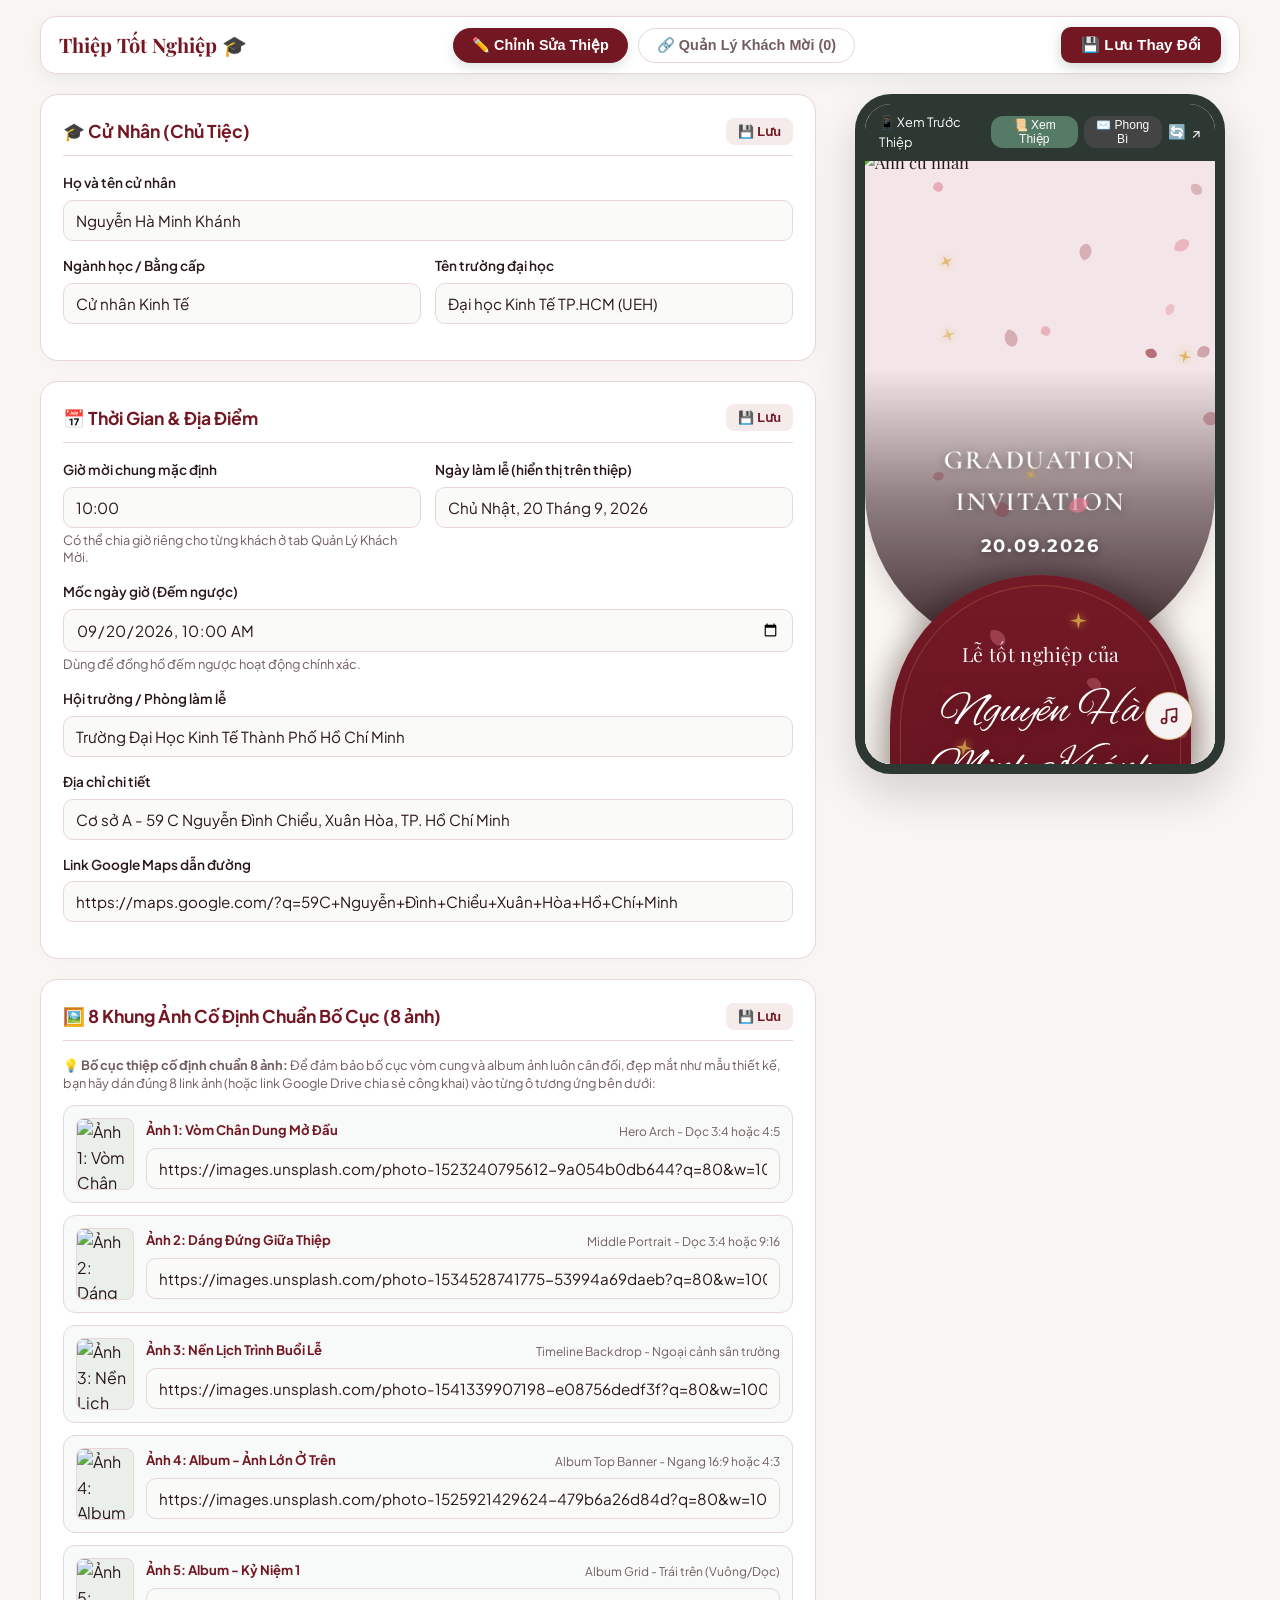
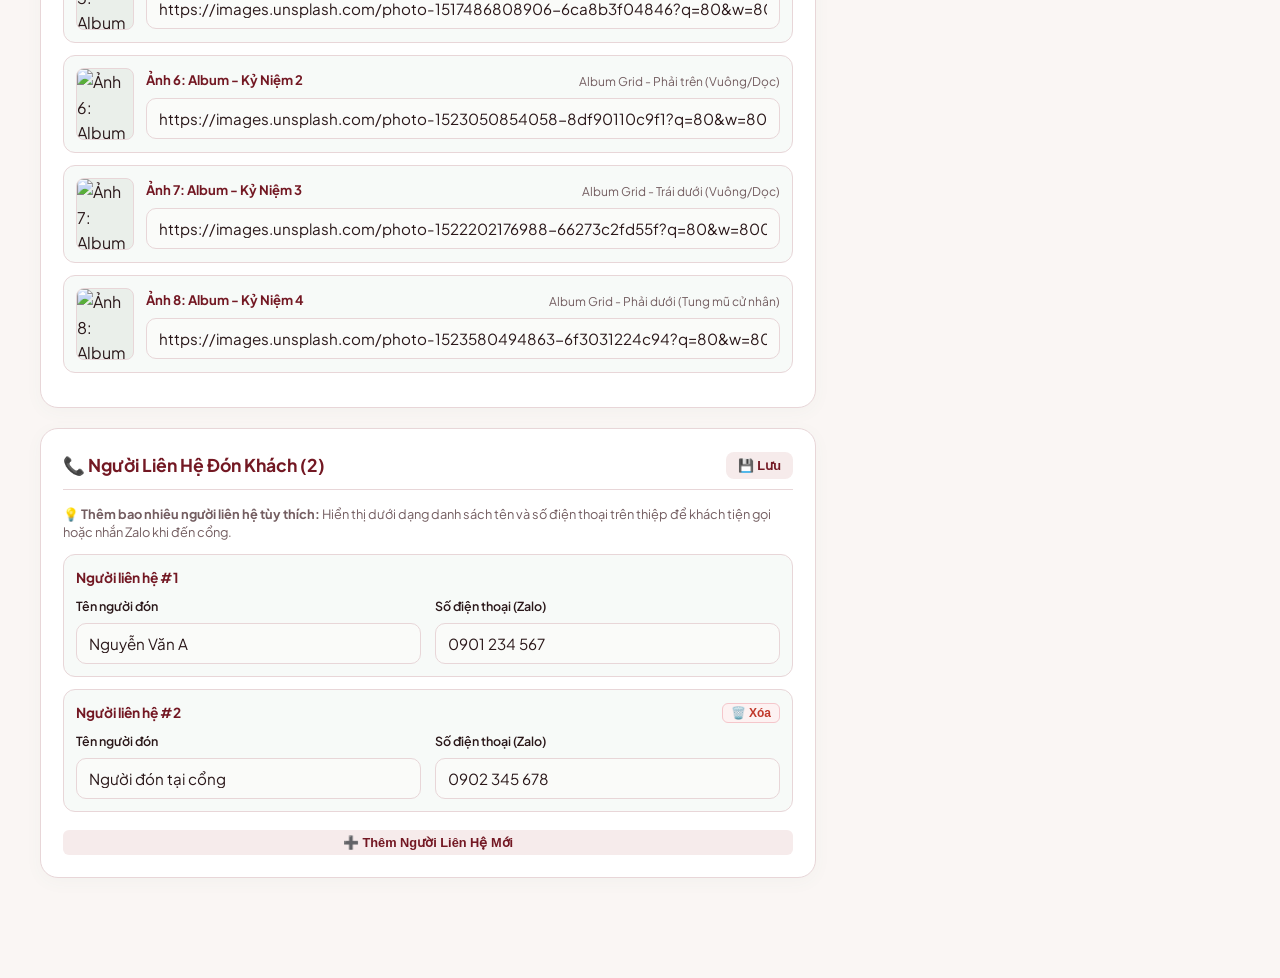
==== commit 40b4de95: "Improve invitation UI with overlapping sections, animations, and typography" ====
--- a/admin.html
+++ b/admin.html
@@ -14,16 +14,16 @@
 
   <style>
     :root {
-      --bg-sage: #F2F6F3;
+      --bg-sage: #FAF6F4;
       --bg-card: #FFFFFF;
-      --primary: #557A66;
-      --primary-hover: #466755;
-      --primary-subtle: #E6EFE9;
-      --accent-gold: #CDB375;
-      --accent-gold-dark: #A88D4E;
-      --text: #2C3831;
-      --text-muted: #6B7C72;
-      --border: #DCE8E0;
+      --primary: #731823;
+      --primary-hover: #5A101A;
+      --primary-subtle: #F6EBEB;
+      --accent-gold: #D1A858;
+      --accent-gold-dark: #A77F32;
+      --text: #2A1719;
+      --text-muted: #735D60;
+      --border: #E8D6D8;
     }
 
     * {
@@ -542,27 +542,21 @@
             </div>
           </div>
 
-          <!-- 3. Quản Lý Ảnh Cử Nhân (Thêm Bao Nhiêu Ảnh Tùy Thích) -->
+          <!-- 3. Quản Lý Ảnh Cử Nhân (Cố Định 8 Ảnh Theo Đúng Bố Cục) -->
           <div class="card">
             <div class="card-header-flex">
               <div class="card-title">
-                <span>🖼️ Ảnh Cử Nhân (<span id="photoCountBadge">1</span> ảnh)</span>
+                <span>🖼️ 8 Khung Ảnh Cố Định Chuẩn Bố Cục (<span id="photoCountBadge">8</span> ảnh)</span>
               </div>
               <button class="btn btn-save-mini btn-save-trigger">💾 Lưu</button>
             </div>
 
             <p class="hint-text" style="margin-bottom: 12px;">
-              💡 <strong>Thêm bao nhiêu ảnh tùy thích:</strong> Dán link ảnh hoặc link Google Drive (chia sẻ "Bất kỳ ai
-              có liên kết"). Nếu có từ 2 ảnh trở lên, thiệp sẽ tự động hiện 2 nút lật ảnh và chuyển ảnh mượt mà!
+              💡 <strong>Bố cục thiệp cố định chuẩn 8 ảnh:</strong> Để đảm bảo bố cục vòm cung và album ảnh luôn cân đối, đẹp mắt như mẫu thiết kế, bạn hãy dán đúng 8 link ảnh (hoặc link Google Drive chia sẻ công khai) vào từng ô tương ứng bên dưới:
             </p>
 
-            <!-- Danh sách các ô ảnh động -->
+            <!-- Danh sách 8 ô ảnh cố định -->
             <div id="photoSlotsContainer"></div>
-
-            <button type="button" id="btnAddPhotoSlot" class="btn btn-secondary btn-sm"
-              style="margin-top: 6px; width: 100%;">
-              ➕ Thêm Ảnh Khác
-            </button>
           </div>
 
           <!-- 4. Danh Sách Người Liên Hệ Đón Khách (Động) -->
@@ -987,33 +981,44 @@
       }
     }
 
-    function renderDynamicPhotoSlots(photosList) {
+    const PHOTO_SLOTS_METADATA = [
+      { num: 1, label: "Ảnh 1: Vòm Chân Dung Mở Đầu", note: "Hero Arch - Dọc 3:4 hoặc 4:5" },
+      { num: 2, label: "Ảnh 2: Dáng Đứng Giữa Thiệp", note: "Middle Portrait - Dọc 3:4 hoặc 9:16" },
+      { num: 3, label: "Ảnh 3: Nền Lịch Trình Buổi Lễ", note: "Timeline Backdrop - Ngoại cảnh sân trường" },
+      { num: 4, label: "Ảnh 4: Album - Ảnh Lớn Ở Trên", note: "Album Top Banner - Ngang 16:9 hoặc 4:3" },
+      { num: 5, label: "Ảnh 5: Album - Kỷ Niệm 1", note: "Album Grid - Trái trên (Vuông/Dọc)" },
+      { num: 6, label: "Ảnh 6: Album - Kỷ Niệm 2", note: "Album Grid - Phải trên (Vuông/Dọc)" },
+      { num: 7, label: "Ảnh 7: Album - Kỷ Niệm 3", note: "Album Grid - Trái dưới (Vuông/Dọc)" },
+      { num: 8, label: "Ảnh 8: Album - Kỷ Niệm 4", note: "Album Grid - Phải dưới (Tung mũ cử nhân)" }
+    ];
+
+    function renderDynamicPhotoSlots(photosList = []) {
       const container = document.getElementById("photoSlotsContainer");
       if (!container) return;
       container.innerHTML = "";
 
-      photosList.forEach((url, idx) => {
-        addSinglePhotoSlot(url, idx + 1);
+      PHOTO_SLOTS_METADATA.forEach((meta, idx) => {
+        const currentUrl = photosList[idx] || "";
+        addSingleFixedPhotoSlot(currentUrl, meta);
       });
       updatePhotoCountBadge();
     }
 
-    function addSinglePhotoSlot(url = "", slotNumber) {
+    function addSingleFixedPhotoSlot(url = "", meta) {
       const container = document.getElementById("photoSlotsContainer");
       if (!container) return;
 
-      const num = slotNumber || (container.children.length + 1);
       const slotCard = document.createElement("div");
       slotCard.className = "photo-slot-card";
 
       const thumbUrl = url ? normalizeDriveUrl(url) : "";
 
       slotCard.innerHTML = `
-        <img class="photo-thumb-preview" src="${thumbUrl}" alt="Ảnh ${num}" style="${thumbUrl ? '' : 'display:none;'}">
+        <img class="photo-thumb-preview" src="${thumbUrl}" alt="${meta.label}" style="${thumbUrl ? '' : 'display:none;'}">
         <div class="photo-slot-content">
           <div style="display:flex; justify-content:space-between; align-items:center; margin-bottom:4px;">
-            <span class="photo-slot-label">Ảnh ${num} ${num === 1 ? '(Ảnh chính)' : ''}</span>
-            ${num > 1 ? '<button type="button" class="btn btn-danger btn-sm btn-delete-photo" title="Xóa ảnh này" style="padding:2px 8px; font-size:0.75rem;">🗑️ Xóa</button>' : ''}
+            <span class="photo-slot-label" style="color:var(--primary); font-weight:700;">${meta.label}</span>
+            <span style="font-size:0.75rem; color:var(--text-muted);">${meta.note}</span>
           </div>
           <input type="text" class="photo-url-input" placeholder="Dán link ảnh hoặc link Google Drive..." value="${url}">
         </div>
@@ -1021,7 +1026,6 @@
 
       const input = slotCard.querySelector(".photo-url-input");
       const thumb = slotCard.querySelector(".photo-thumb-preview");
-      const deleteBtn = slotCard.querySelector(".btn-delete-photo");
 
       input.addEventListener("input", () => {
         const val = input.value.trim();
@@ -1034,28 +1038,7 @@
         broadcastConfigToPreview();
       });
 
-      if (deleteBtn) {
-        deleteBtn.addEventListener("click", () => {
-          slotCard.remove();
-          reindexPhotoSlots();
-          broadcastConfigToPreview();
-        });
-      }
-
       container.appendChild(slotCard);
-      updatePhotoCountBadge();
-    }
-
-    function reindexPhotoSlots() {
-      const container = document.getElementById("photoSlotsContainer");
-      if (!container) return;
-      const cards = container.querySelectorAll(".photo-slot-card");
-      cards.forEach((card, idx) => {
-        const num = idx + 1;
-        const label = card.querySelector(".photo-slot-label");
-        if (label) label.textContent = `Ảnh ${num} ${num === 1 ? '(Ảnh chính)' : ''}`;
-      });
-      updatePhotoCountBadge();
     }
 
     function updatePhotoCountBadge() {
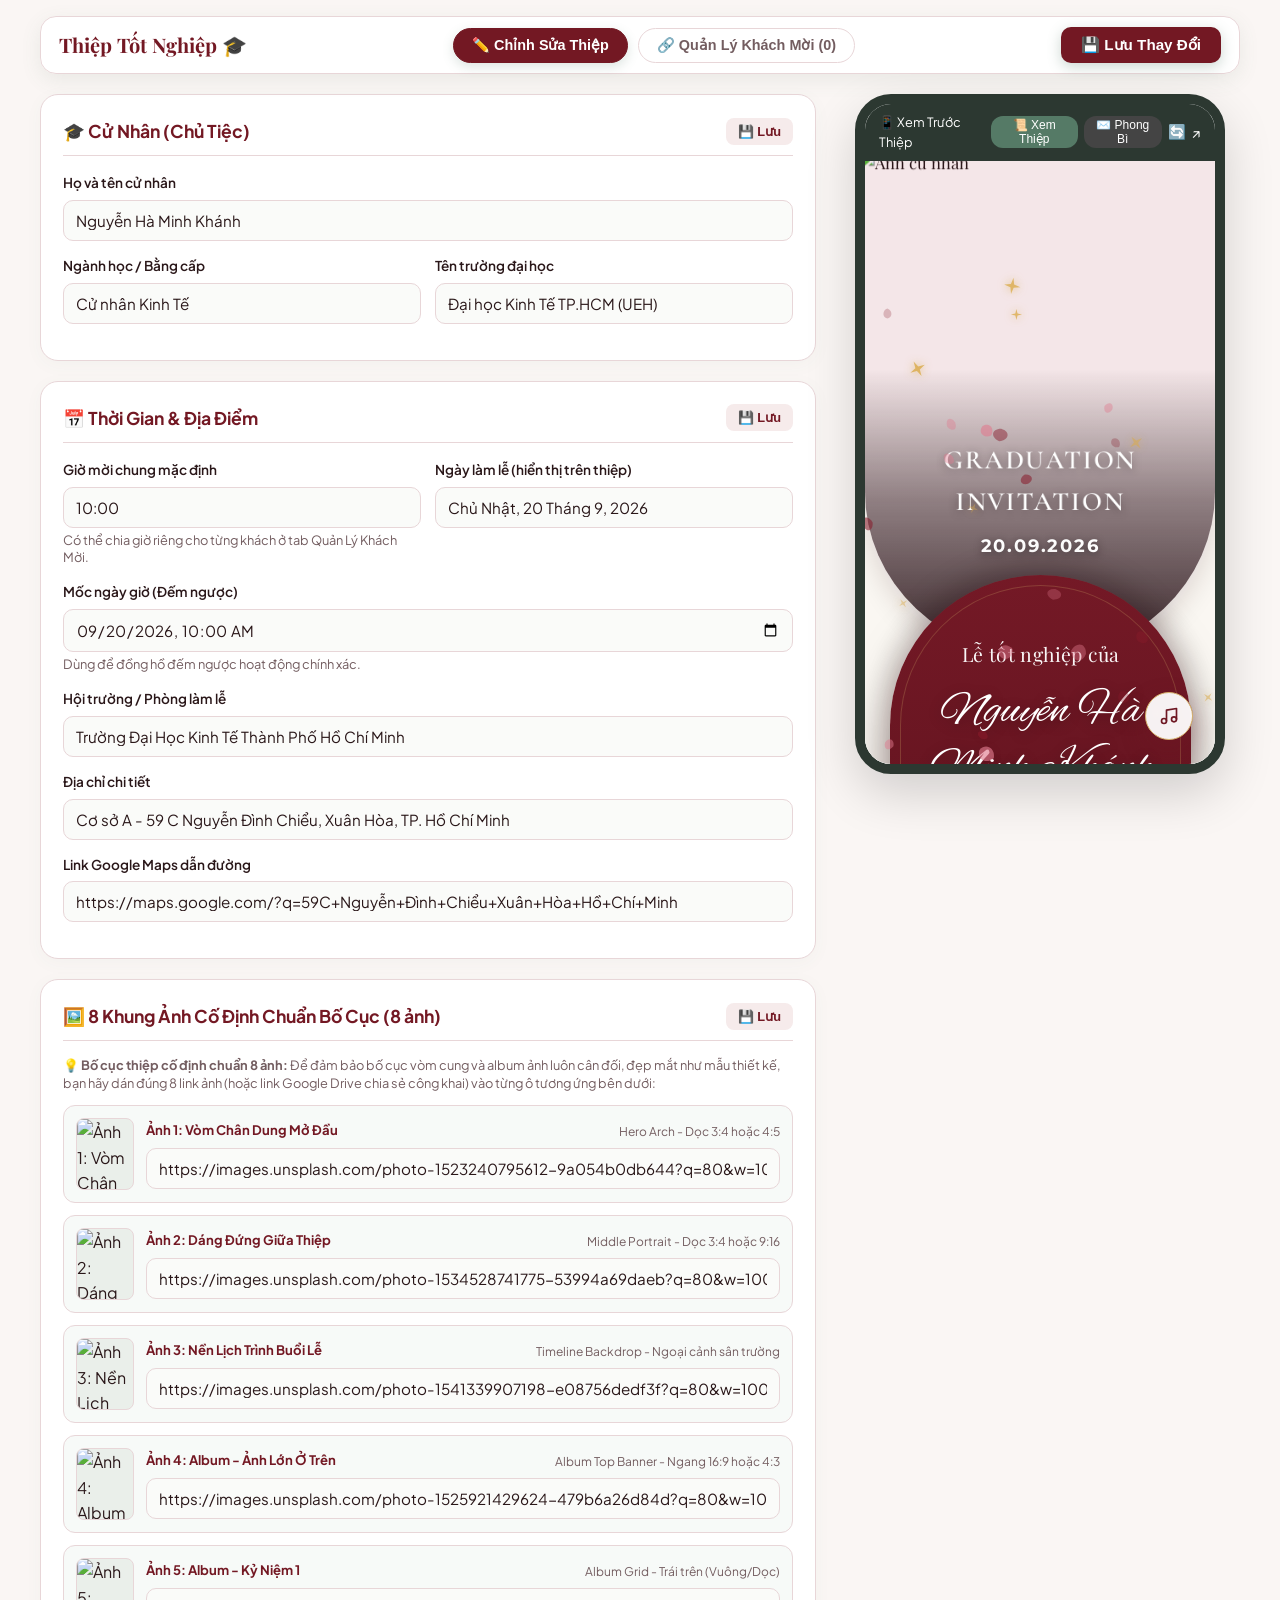
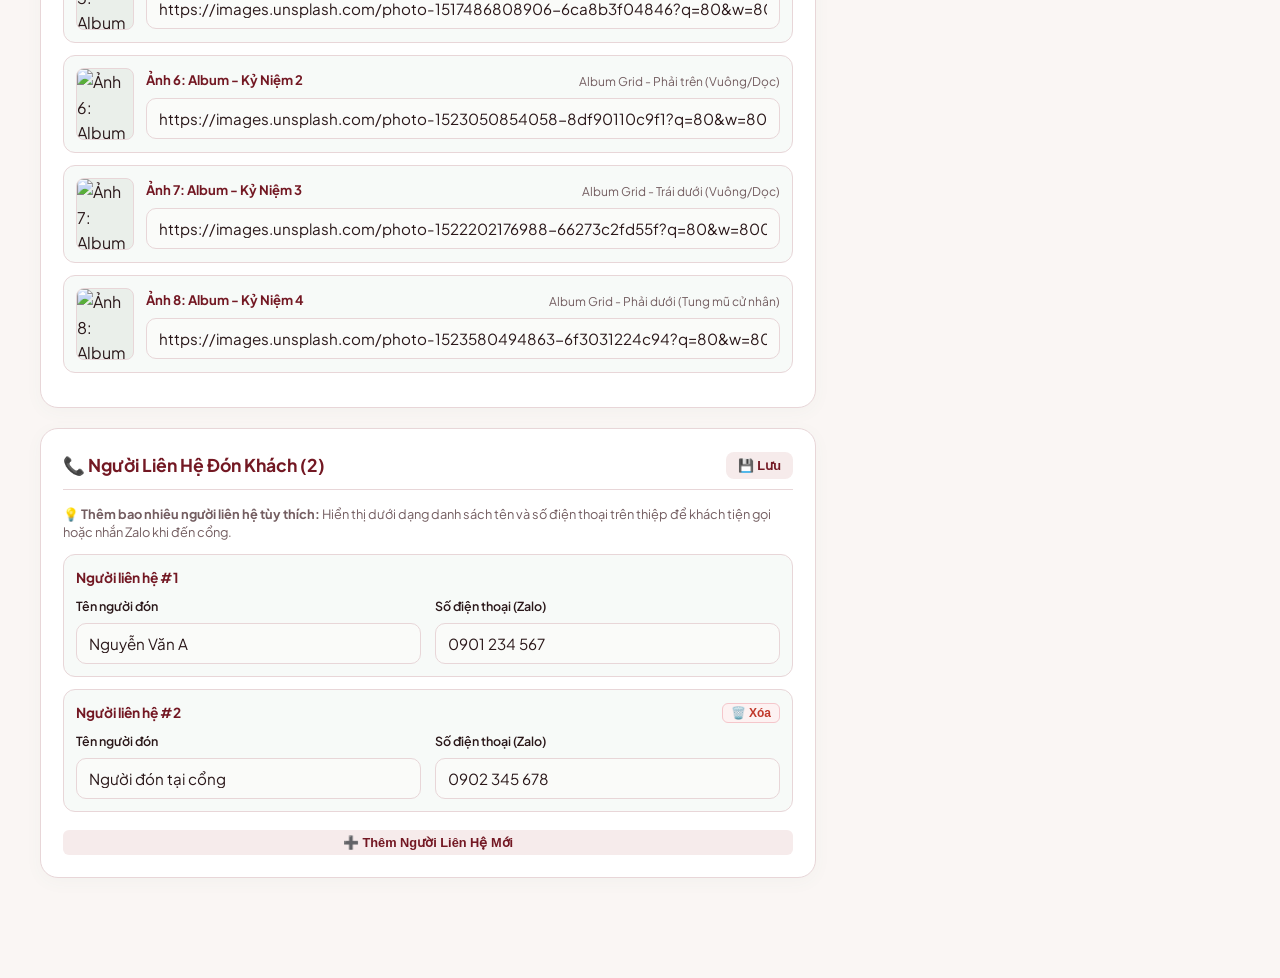
==== commit 2bc06839: "Fix guest URL generation when opening /admin without .html and add custom domain CNAME # Conflicts: " ====
--- a/admin.html
+++ b/admin.html
@@ -713,6 +713,14 @@
   <script>
     let currentGuestList = [];
     let renderGuestsTableGlobal = null;
+
+    function getInvitationBaseUrl() {
+      const cleanUrl = window.location.href.split("?")[0].split("#")[0];
+      if (window.location.protocol === "file:") {
+        return cleanUrl.replace(/admin\.html$/i, "index.html");
+      }
+      return cleanUrl.replace(/\/admin(?:\.html)?\/?$/i, "/");
+    }
 
     function escapeHtml(str) {
       if (!str) return "";
@@ -1161,8 +1169,7 @@
             try {
               const parsedGuests = JSON.parse(remote.guests_json);
               if (Array.isArray(parsedGuests) && parsedGuests.length > 0) {
-                let baseUrl = window.location.href.split("?")[0].replace("admin.html", "index.html");
-                if (!baseUrl.endsWith("index.html")) baseUrl = baseUrl.replace(/\/$/, "") + "/index.html";
+                const baseUrl = getInvitationBaseUrl();
 
                 currentGuestList = parsedGuests.map(g => ({
                   ...g,
@@ -1367,11 +1374,8 @@
       const tabGuestCount = document.getElementById("tabGuestCount");
       const copiedCountBadge = document.getElementById("copiedCountBadge");
 
-      // Tự động nhận diện đường dẫn web trỏ thẳng đến index.html
-      let baseUrl = window.location.href.split("?")[0].replace("admin.html", "index.html");
-      if (!baseUrl.endsWith("index.html")) {
-        baseUrl = baseUrl.replace(/\/$/, "") + "/index.html";
-      }
+      // Tự động nhận diện đường dẫn web trỏ thẳng đến trang chủ thiệp (loại bỏ /admin hoặc /admin.html)
+      const baseUrl = getInvitationBaseUrl();
 
       let copiedIds = JSON.parse(localStorage.getItem("invitation_copied_ids") || "[]");
 
@@ -1380,12 +1384,11 @@
       if (savedListJson) {
         try {
           currentGuestList = JSON.parse(savedListJson);
-          // Vá lại link nếu cũ
+          // Tự động sửa lại mọi link cũ bị dính /admin/index.html sang đường dẫn chuẩn mới
           currentGuestList.forEach(item => {
-            if (item.url && item.url.includes("/?") && !item.url.includes("index.html?")) {
-              item.url = item.url.replace("/?", "/index.html?");
-            }
+            item.url = `${baseUrl}?to=${encodeURIComponent(item.name)}&id=${item.id}&time=${encodeURIComponent(item.time || "08:30")}`;
           });
+          localStorage.setItem("invitation_authorized_guests", JSON.stringify(currentGuestList));
           if (currentGuestList.length > 0) {
             renderGuestsTable();
           }
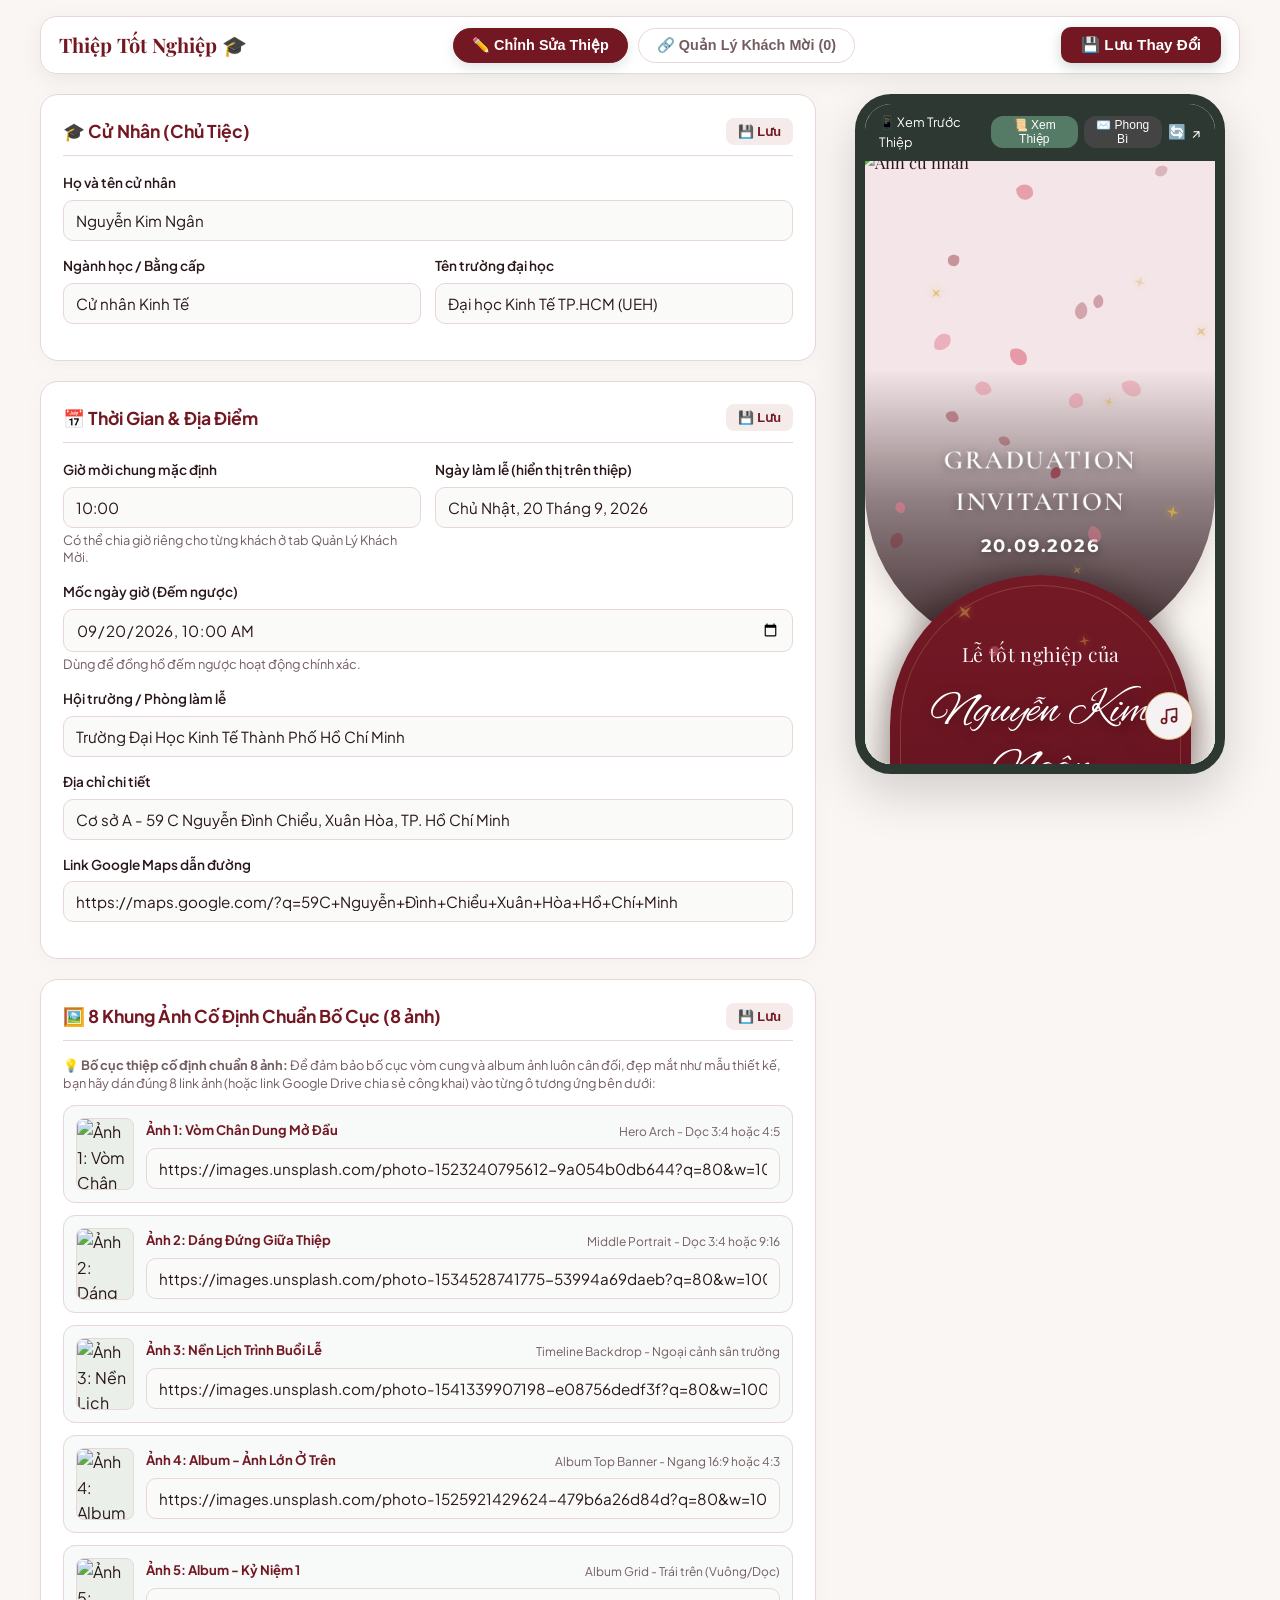
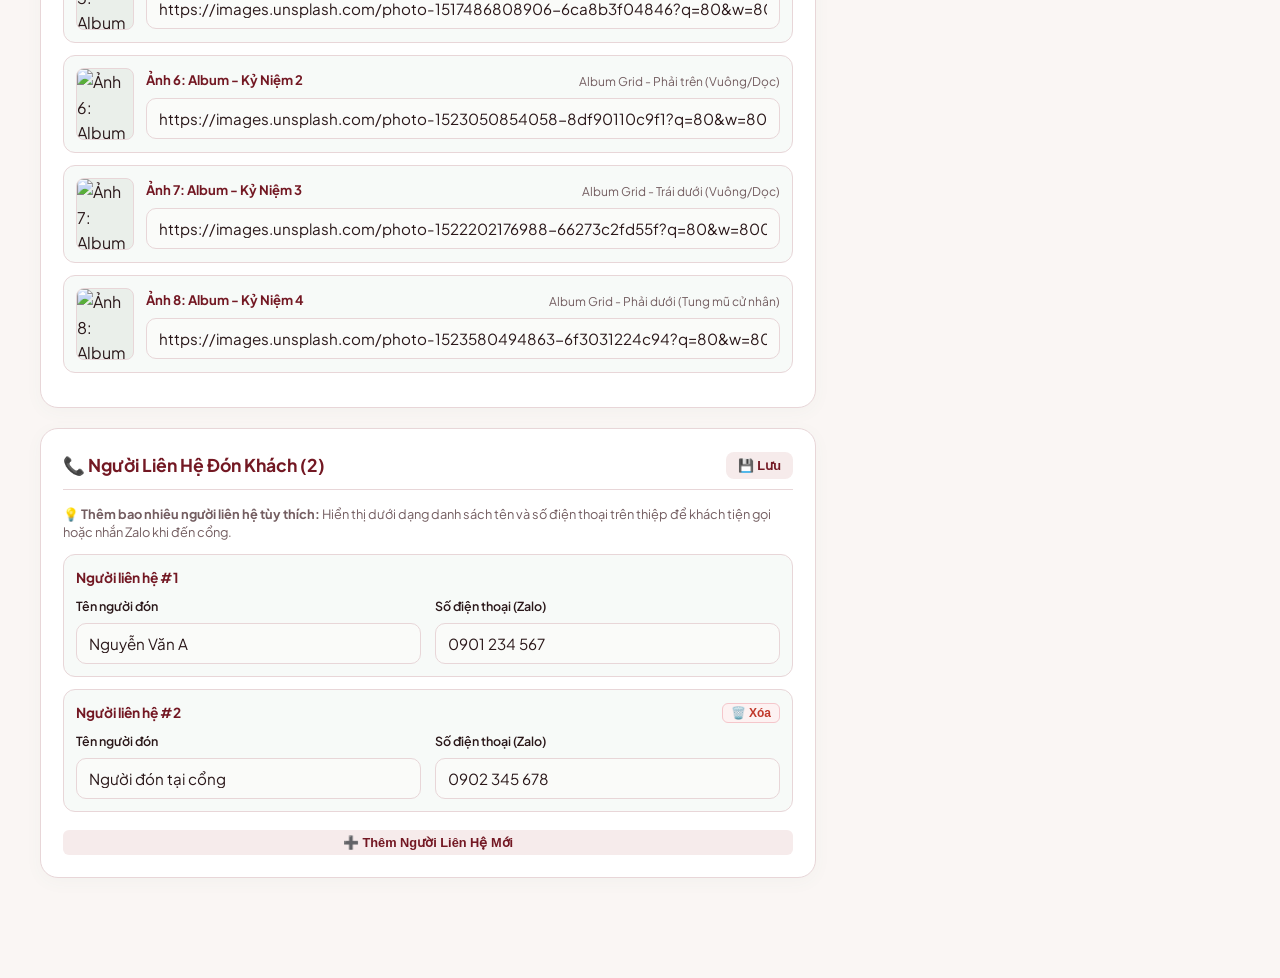
==== commit e8d539d3: "Shorten guest links to ?id=gXX, add graduation seal favicon, and set title to Kim Ngan" ====
--- a/admin.html
+++ b/admin.html
@@ -4,7 +4,8 @@
 <head>
   <meta charset="UTF-8">
   <meta name="viewport" content="width=device-width, initial-scale=1.0">
-  <title>Admin Studio - Chỉnh Sửa Thiệp & Quản Lý Khách Mời 🎓</title>
+  <title>Admin Studio - Thiệp Mời Tốt Nghiệp của Kim Ngân 🎓</title>
+  <link rel="icon" type="image/svg+xml" href="assets/images/favicon.svg">
 
   <link rel="preconnect" href="https://fonts.googleapis.com">
   <link rel="preconnect" href="https://fonts.gstatic.com" crossorigin>
@@ -1173,7 +1174,7 @@
 
                 currentGuestList = parsedGuests.map(g => ({
                   ...g,
-                  url: `${baseUrl}?to=${encodeURIComponent(g.name)}&id=${g.id}&time=${encodeURIComponent(g.time || '08:30')}`
+                  url: `${baseUrl}?id=${g.id}`
                 }));
 
                 localStorage.setItem("invitation_authorized_guests", JSON.stringify(currentGuestList));
@@ -1384,9 +1385,9 @@
       if (savedListJson) {
         try {
           currentGuestList = JSON.parse(savedListJson);
-          // Tự động sửa lại mọi link cũ bị dính /admin/index.html sang đường dẫn chuẩn mới
+          // Tự động rút gọn mọi link cũ sang định dạng ngắn gọn ?id=...
           currentGuestList.forEach(item => {
-            item.url = `${baseUrl}?to=${encodeURIComponent(item.name)}&id=${item.id}&time=${encodeURIComponent(item.time || "08:30")}`;
+            item.url = `${baseUrl}?id=${item.id}`;
           });
           localStorage.setItem("invitation_authorized_guests", JSON.stringify(currentGuestList));
           if (currentGuestList.length > 0) {
@@ -1428,9 +1429,7 @@
 
           const idNum = maxIdNum + idx + 1;
           const id = `g${String(idNum).padStart(2, "0")}`;
-          const encodedName = encodeURIComponent(name);
-          const encodedTime = encodeURIComponent(time);
-          const url = `${baseUrl}?to=${encodedName}&id=${id}&time=${encodedTime}`;
+          const url = `${baseUrl}?id=${id}`;
 
           return { name, time, id, url };
         });
